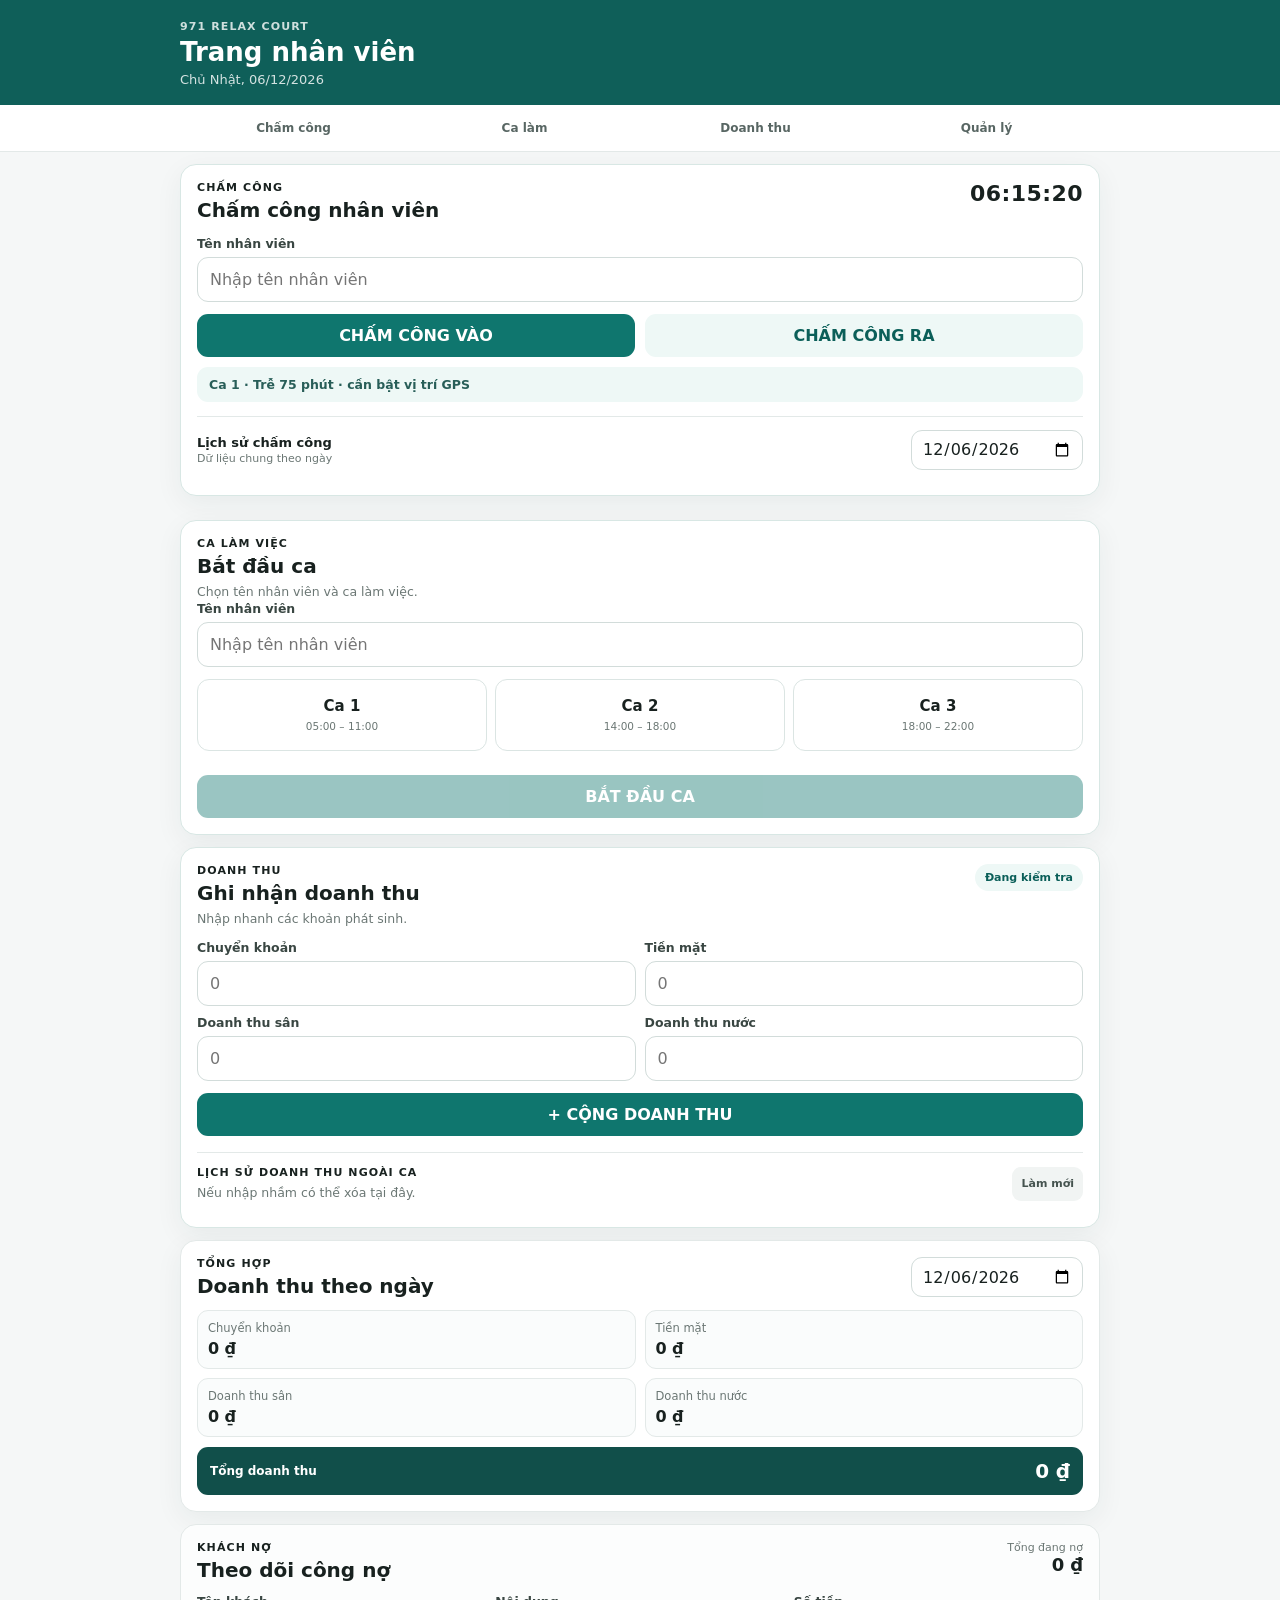
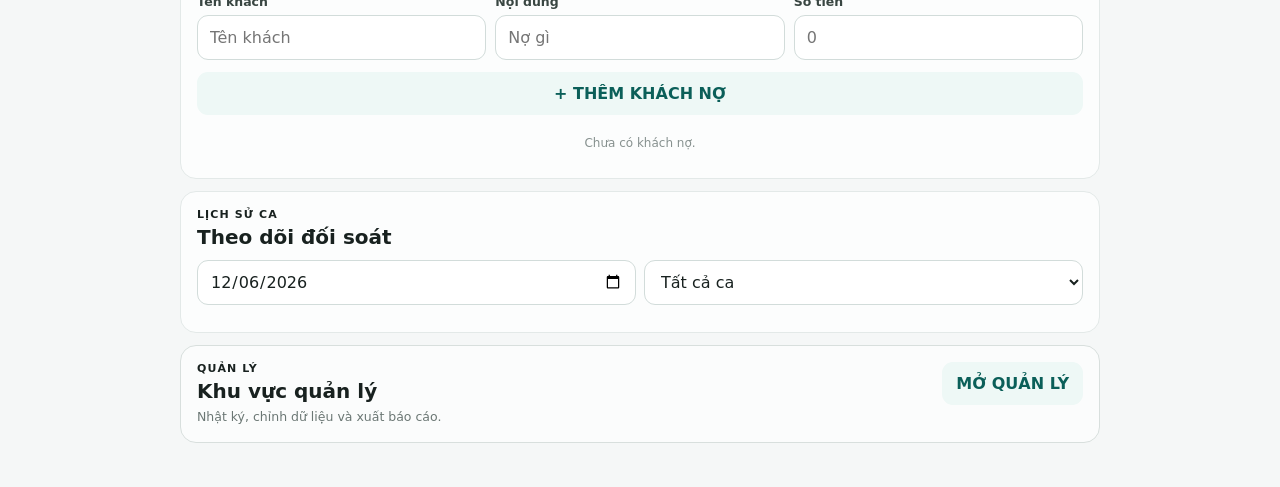
==== index.html @ 7fd41308 "Bump frontend for early attendance check-in" ====
<!doctype html>
<html lang="vi">
<head>
  <meta charset="utf-8" />
  <meta name="viewport" content="width=device-width,initial-scale=1,viewport-fit=cover" />
  <meta name="theme-color" content="#0f766e" />
  <meta name="apple-mobile-web-app-capable" content="yes" />
  <meta name="apple-mobile-web-app-title" content="971 Nhân viên" />
  <title>971 Relax Court · Nhân viên</title>
  <link rel="manifest" href="manifest.webmanifest" />
  <link rel="icon" href="icon.svg" type="image/svg+xml" />
  <link rel="stylesheet" href="styles.css?v=16" />
</head>
<body>
<header class="hero">
  <div class="wrap hero-in">
    <div>
      <div class="eyebrow">971 RELAX COURT</div>
      <h1>Trang nhân viên</h1>
      <div id="todayLabel" class="sub"></div>
    </div>
    <button id="installBtn" class="btn hero-btn hidden">Cài app</button>
  </div>
</header>

<nav class="quick-nav" aria-label="Truy cập nhanh">
  <div class="wrap quick-nav-in">
    <a href="#attendanceSection">Chấm công</a>
    <a href="#shiftSection">Ca làm</a>
    <a href="#quickRevenueCard">Doanh thu</a>
    <a href="#managerSection">Quản lý</a>
  </div>
</nav>

<main class="wrap grid">
  <section id="attendanceSection" class="card primary-card attendance-card">
    <div class="head">
      <div><div class="kicker">CHẤM CÔNG</div><h2>Chấm công nhân viên</h2></div>
      <div id="clockNow" class="clock">--:--:--</div>
    </div>
    <div class="attendance-top" style="display:block">
      <label class="grow"><span>Tên nhân viên</span><input id="attendanceEmployee" class="input" maxlength="60" placeholder="Nhập tên nhân viên"></label>
      <div style="display:grid;grid-template-columns:1fr 1fr;gap:10px;margin-top:12px">
        <button id="attendanceInBtn" class="btn primary" type="button">CHẤM CÔNG VÀO</button>
        <button id="attendanceOutBtn" class="btn secondary" type="button">CHẤM CÔNG RA</button>
      </div>
      <button id="attendanceBtn" class="hidden" type="button" aria-hidden="true" tabindex="-1"></button>
    </div>
    <div id="attendancePreview" class="notice">Đang xác định ca…</div>
    <div class="subsection-head">
      <div><b>Lịch sử chấm công</b><span>Dữ liệu chung theo ngày</span></div>
      <input id="attendanceDate" type="date" class="input date">
    </div>
    <div id="attendanceList" class="list"></div>
    <div id="attendanceEmpty" class="empty hidden">Chưa có chấm công trong ngày này.</div>
  </section>

  <div id="shiftSection" class="section-anchor"></div>
  <section id="startCard" class="card primary-card">
    <div class="head"><div><div class="kicker">CA LÀM VIỆC</div><h2>Bắt đầu ca</h2><p class="muted">Chọn tên nhân viên và ca làm việc.</p></div></div>
    <label><span>Tên nhân viên</span><input id="employeeName" class="input" maxlength="60" placeholder="Nhập tên nhân viên"></label>
    <div class="shift-grid">
      <button data-shift="ca1" class="shift"><strong>Ca 1</strong><small>05:00 – 11:00</small></button>
      <button data-shift="ca2" class="shift"><strong>Ca 2</strong><small>14:00 – 18:00</small></button>
      <button data-shift="ca3" class="shift"><strong>Ca 3</strong><small>18:00 – 22:00</small></button>
    </div>
    <button id="startShiftBtn" class="btn primary block" disabled>BẮT ĐẦU CA</button>
  </section>

  <section id="quickRevenueCard" class="card primary-card">
    <div class="head"><div><div class="kicker">DOANH THU</div><h2>Ghi nhận doanh thu</h2><p class="muted">Nhập nhanh các khoản phát sinh.</p></div><span id="revenueMode" class="badge">Đang kiểm tra</span></div>
    <div class="money-grid">
      <label><span>Chuyển khoản</span><input id="qTransfer" class="input money" inputmode="numeric" placeholder="0"></label>
      <label><span>Tiền mặt</span><input id="qCash" class="input money" inputmode="numeric" placeholder="0"></label>
      <label><span>Doanh thu sân</span><input id="qCourt" class="input money" inputmode="numeric" placeholder="0"></label>
      <label><span>Doanh thu nước</span><input id="qWater" class="input money" inputmode="numeric" placeholder="0"></label>
    </div>
    <button id="addRevenueBtn" class="btn primary block">+ CỘNG DOANH THU</button>
  </section>

  <section id="summarySection" class="card compact-card">
    <div class="head compact"><div><div class="kicker">TỔNG HỢP</div><h2>Doanh thu theo ngày</h2></div><input id="summaryDate" type="date" class="input date"></div>
    <div class="summary-grid"><div><span>Chuyển khoản</span><b id="sumTransfer">0 ₫</b></div><div><span>Tiền mặt</span><b id="sumCash">0 ₫</b></div><div><span>Doanh thu sân</span><b id="sumCourt">0 ₫</b></div><div><span>Doanh thu nước</span><b id="sumWater">0 ₫</b></div></div>
    <div class="grand"><span>Tổng doanh thu</span><strong id="sumRevenue">0 ₫</strong></div>
  </section>

  <section id="debtSection" class="card secondary-card">
    <div class="head"><div><div class="kicker">KHÁCH NỢ</div><h2>Theo dõi công nợ</h2></div><div class="right"><small>Tổng đang nợ</small><strong id="debtTotal">0 ₫</strong></div></div>
    <div class="debt-grid"><label><span>Tên khách</span><input id="debtCustomer" class="input" placeholder="Tên khách"></label><label><span>Nội dung</span><input id="debtReason" class="input" placeholder="Nợ gì"></label><label><span>Số tiền</span><input id="debtAmount" class="input money" inputmode="numeric" placeholder="0"></label></div>
    <button id="addDebtBtn" class="btn secondary block">+ THÊM KHÁCH NỢ</button><div id="debtList" class="list"></div><div id="debtEmpty" class="empty">Chưa có khách nợ.</div>
  </section>

  <section id="activeCard" class="card active hidden">
    <div class="head"><div><div class="kicker">CA ĐANG HOẠT ĐỘNG</div><h2 id="activeTitle">Ca</h2><p id="activeMeta" class="muted"></p></div><span class="badge live">Đang làm</span></div>
    <div id="activeLockNotice" class="notice"></div>
    <div class="elapsed"><span>Thời gian đã làm</span><strong id="elapsed">00:00:00</strong></div>
    <div class="summary-grid">
      <div><span>Chuyển khoản</span><b id="liveTransfer">0 ₫</b></div><div><span>Tiền mặt</span><b id="liveCash">0 ₫</b></div>
      <div><span>Doanh thu sân</span><b id="liveCourt">0 ₫</b></div><div><span>Doanh thu nước</span><b id="liveWater">0 ₫</b></div>
    </div>
    <div class="totals"><div><span>Tổng tiền thu</span><b id="liveCollected">0 ₫</b></div><div><span>Tổng doanh thu</span><b id="liveRevenue">0 ₫</b></div><div><span>Chênh lệch</span><b id="liveDiff">0 ₫</b></div></div>
    <div class="section-gap"><div class="kicker">DIỄN BIẾN CA</div><div id="activeEntries" class="list"></div><div id="activeEntriesEmpty" class="empty">Chưa có khoản doanh thu nào trong ca.</div></div>
    <button id="finishShiftBtn" class="btn danger block hidden">KẾT THÚC CA</button>
  </section>

  <section id="historySection" class="card secondary-card">
    <div class="head compact"><div><div class="kicker">LỊCH SỬ CA</div><h2>Theo dõi đối soát</h2></div></div>
    <div class="filters"><input id="historyDate" type="date" class="input"><select id="historyShift" class="input"><option value="all">Tất cả ca</option><option value="ca1">Ca 1</option><option value="ca2">Ca 2</option><option value="ca3">Ca 3</option></select></div>
    <div id="historyList" class="list"></div><div id="historyEmpty" class="empty hidden">Chưa có ca đã kết thúc.</div>
  </section>

  <section id="managerSection" class="card manager-card secondary-card">
    <div class="head"><div><div class="kicker">QUẢN LÝ</div><h2>Khu vực quản lý</h2><p class="muted">Nhật ký, chỉnh dữ liệu và xuất báo cáo.</p></div><button id="managerOpenBtn" class="btn secondary">MỞ QUẢN LÝ</button></div>
    <div id="managerPanel" class="hidden">
      <div class="manager-bar"><b>Đã mở quyền quản lý</b><button id="managerLockBtn" class="btn subtle">Khóa</button></div>
      <div class="filters"><input id="managerDate" type="date" class="input"><select id="managerShift" class="input"><option value="all">Tất cả ca</option><option value="ca1">Ca 1</option><option value="ca2">Ca 2</option><option value="ca3">Ca 3</option></select></div>
      <div class="manager-section"><div class="kicker">NHẬT KÝ HOẠT ĐỘNG</div><div id="auditList" class="list"></div><div id="auditEmpty" class="empty hidden">Chưa có nhật ký trong ngày này.</div></div>
      <div class="manager-section"><div class="kicker">CA ĐÃ KẾT THÚC</div><div id="managerShiftList" class="list"></div><div id="managerShiftEmpty" class="empty hidden">Không có ca phù hợp.</div></div>
      <div class="manager-section"><div class="kicker">LỊCH SỬ CHẤM CÔNG</div><div id="managerAttendanceList" class="list"></div><div id="managerAttendanceEmpty" class="empty hidden">Không có chấm công phù hợp.</div></div>
    </div>
  </section>
</main>
<div id="toast" class="toast"></div>
<script src="app.js?v=16"></script>
<script src="attendance-io.js?v=16"></script>
<script src="revenue-delete.js?v=16"></script>
<script src="manager-close.js?v=16"></script>
<script src="shift-controls.js?v=16"></script>
<script src="manager-export.js?v=16"></script>
<script src="shift-summary.js?v=16"></script>
</body>
</html>
---- styles.css ----
:root{--bg:#f5f7f7;--card:#fff;--line:#e3e9e8;--text:#18211f;--muted:#6b7774;--primary:#0f766e;--primary-dark:#0b5f59;--primary-soft:#eef8f6;--danger:#dc2626;--danger-soft:#fff1f2;--shadow:0 8px 28px rgba(22,48,43,.06)}*{box-sizing:border-box}html{scroll-behavior:smooth}body{margin:0;font-family:Inter,ui-sans-serif,system-ui,-apple-system,BlinkMacSystemFont,"Segoe UI",sans-serif;background:var(--bg);color:var(--text);-webkit-font-smoothing:antialiased}button,input,select{font:inherit}.wrap{width:min(920px,calc(100% - 24px));margin:auto}.hero{background:#0f5f59;color:#fff;padding:20px 0 18px}.hero-in{display:flex;align-items:center;justify-content:space-between;gap:14px}.eyebrow,.kicker{font-size:11px;font-weight:900;letter-spacing:.1em}.hero .eyebrow{opacity:.8}.hero h1{font-size:26px;line-height:1.1;margin:5px 0 5px}.sub{font-size:13px;opacity:.82}.hero-btn{background:rgba(255,255,255,.14);color:#fff;border:1px solid rgba(255,255,255,.2)}.quick-nav{position:sticky;top:0;z-index:30;background:rgba(255,255,255,.96);backdrop-filter:blur(10px);border-bottom:1px solid var(--line)}.quick-nav-in{display:grid;grid-template-columns:repeat(4,1fr);gap:4px;padding:7px 0}.quick-nav a{text-decoration:none;color:#586663;text-align:center;font-size:12px;font-weight:800;padding:9px 5px;border-radius:10px}.quick-nav a:hover{background:var(--primary-soft);color:var(--primary)}.grid{display:grid;gap:12px;padding:12px 0 44px}.section-anchor{height:0;scroll-margin-top:70px}.card{background:var(--card);border:1px solid var(--line);border-radius:16px;padding:16px;box-shadow:var(--shadow);scroll-margin-top:62px}.primary-card{border-color:#d8e7e4}.secondary-card{box-shadow:none;background:#fcfdfd}.active{border-color:#a7d9d0;background:linear-gradient(180deg,#fff,#fbfffe)}.head{display:flex;justify-content:space-between;gap:12px;align-items:flex-start}.head.compact{align-items:center}.head h2{font-size:20px;line-height:1.2;margin:4px 0 0}.muted{color:var(--muted);font-size:12.5px;line-height:1.45;margin:5px 0 0}.input{width:100%;min-height:45px;border:1px solid #d2dcda;border-radius:11px;background:#fff;color:var(--text);padding:10px 12px;outline:none;transition:.15s}.input:focus{border-color:var(--primary);box-shadow:0 0 0 3px rgba(15,118,110,.08)}label span{display:block;margin:0 0 6px;font-size:12.5px;font-weight:800;color:#394642}.btn{min-height:43px;border:0;border-radius:11px;padding:10px 14px;font-weight:900;cursor:pointer;transition:.15s}.btn:active{transform:translateY(1px)}.btn:disabled{opacity:.42;cursor:not-allowed;transform:none}.primary{background:var(--primary);color:#fff}.primary:hover{background:var(--primary-dark)}.secondary{background:var(--primary-soft);color:var(--primary-dark)}.subtle,.ghost{background:#f1f4f3;color:#45534f}.danger{background:var(--danger);color:#fff}.block{width:100%;margin-top:12px}.hidden{display:none!important}.badge{display:inline-flex;align-items:center;justify-content:center;border-radius:999px;padding:7px 10px;background:var(--primary-soft);color:var(--primary-dark);font-size:11px;font-weight:900;white-space:nowrap}.badge.live{background:#dcfce7;color:#166534}.clock{font-size:22px;font-weight:900;font-variant-numeric:tabular-nums;letter-spacing:.02em}.attendance-top{display:flex;gap:12px;align-items:flex-end;margin:14px 0 10px}.grow{flex:1}.punch{width:88px;height:88px;flex:0 0 88px;border:0;border-radius:50%;background:var(--primary);color:#fff;font-size:13px;font-weight:1000;line-height:1.08;box-shadow:0 8px 18px rgba(15,118,110,.22);cursor:pointer}.notice{margin:8px 0;padding:10px 12px;border-radius:11px;background:var(--primary-soft);color:#285e58;font-size:12.5px;font-weight:800}.subsection-head{display:flex;align-items:center;justify-content:space-between;gap:10px;margin-top:14px;padding-top:13px;border-top:1px solid var(--line)}.subsection-head>div{display:grid;gap:2px}.subsection-head b{font-size:13px}.subsection-head span{font-size:11px;color:var(--muted)}.date{width:auto;min-height:40px;padding:8px 10px}.shift-grid{display:grid;grid-template-columns:repeat(3,1fr);gap:8px;margin:12px 0}.shift{min-height:72px;border:1px solid #dbe5e3;border-radius:12px;background:#fff;color:var(--text);padding:10px 6px;cursor:pointer}.shift strong{display:block;font-size:15px}.shift small{display:block;margin-top:5px;color:var(--muted);font-size:10.5px}.shift.selected{background:var(--primary);border-color:var(--primary);color:#fff}.shift.selected small{color:#d9f5ef}.shift:disabled{background:#f4f6f5;color:#94a09d;opacity:1}.money-grid,.summary-grid{display:grid;grid-template-columns:repeat(2,minmax(0,1fr));gap:9px;margin-top:12px}.summary-grid>div{border:1px solid var(--line);border-radius:11px;background:#fafcfc;padding:10px}.summary-grid span{display:block;color:var(--muted);font-size:11.5px}.summary-grid b{display:block;margin-top:4px;font-size:16px}.elapsed{display:flex;align-items:center;justify-content:space-between;margin:12px 0;padding:11px 12px;border-radius:11px;background:#f0faf8}.elapsed span{font-size:12px;color:#46605b;font-weight:800}.elapsed strong{font-size:21px;font-variant-numeric:tabular-nums}.totals{margin-top:9px;border:1px solid var(--line);border-radius:11px;overflow:hidden}.totals div{display:flex;align-items:center;justify-content:space-between;padding:9px 11px;border-bottom:1px solid var(--line);font-size:13px}.totals div:last-child{border-bottom:0}.grand{display:flex;align-items:center;justify-content:space-between;margin-top:10px;padding:12px 13px;border-radius:11px;background:#114f4a;color:#fff}.grand span{font-size:12px;font-weight:800}.grand strong{font-size:20px}.debt-grid{display:grid;grid-template-columns:1fr 1fr 1fr;gap:9px;margin-top:12px}.right{text-align:right}.right small{display:block;color:var(--muted);font-size:11px}.right strong{font-size:18px}.filters{display:grid;grid-template-columns:1fr 1fr;gap:8px;margin:11px 0}.list{display:grid;gap:7px;margin-top:9px}.row{display:grid;grid-template-columns:minmax(0,1fr) auto;gap:10px;align-items:center;padding:10px;border:1px solid var(--line);border-radius:11px;background:#fff}.row-main{display:grid;gap:3px;min-width:0}.row-main b{font-size:13px;overflow-wrap:anywhere}.row-main span,.row-main small{font-size:11.5px;color:var(--muted);line-height:1.4;overflow-wrap:anywhere}.row-actions{display:flex;gap:5px}.mini{min-height:34px;padding:7px 9px;border-radius:9px;font-size:11px}.empty{padding:12px 6px;text-align:center;color:#87918f;font-size:12px}.section-gap,.manager-section{margin-top:16px;padding-top:13px;border-top:1px solid var(--line)}.manager-card{border-color:#d8dfdd;background:#fbfcfc}.manager-bar{display:flex;align-items:center;justify-content:space-between;gap:10px;margin-top:12px;padding:10px 11px;border-radius:11px;background:#f3f6f5}.audit{display:grid;grid-template-columns:58px 1fr;gap:8px;padding:9px 0;border-bottom:1px solid var(--line)}.audit-time{font-size:12px;font-weight:900;color:var(--primary);font-variant-numeric:tabular-nums}.audit-text{display:grid;gap:2px}.audit-text b{font-size:12.5px}.audit-text span,.audit-text small{font-size:11.5px;color:var(--muted)}.toast{position:fixed;left:50%;bottom:22px;z-index:99;max-width:90%;transform:translate(-50%,18px);padding:11px 14px;border-radius:11px;background:#18211f;color:#fff;font-size:12.5px;font-weight:800;opacity:0;pointer-events:none;transition:.2s}.toast.show{opacity:1;transform:translate(-50%,0)}@media(max-width:640px){.wrap{width:min(100% - 14px,920px)}.hero{padding:16px 0 14px}.hero h1{font-size:22px}.hero-btn{min-height:38px;padding:8px 10px;font-size:12px}.quick-nav-in{padding:5px 0}.quick-nav a{font-size:11px;padding:8px 3px}.grid{gap:9px;padding-top:9px}.card{padding:13px;border-radius:14px}.head h2{font-size:17px}.clock{font-size:19px}.attendance-top{gap:9px}.punch{width:78px;height:78px;flex-basis:78px;font-size:12px}.input{min-height:43px}.money-grid,.summary-grid{grid-template-columns:1fr 1fr;gap:7px}.shift-grid{gap:6px}.shift{min-height:67px;padding:8px 4px}.shift strong{font-size:14px}.shift small{font-size:9.5px}.debt-grid{grid-template-columns:1fr}.row{grid-template-columns:1fr}.row-actions{justify-content:stretch}.row-actions .btn{flex:1}.subsection-head{align-items:flex-end}.date{max-width:145px}.audit{grid-template-columns:50px 1fr}.manager-card .head{align-items:center}.manager-card .head .btn{white-space:nowrap;font-size:11px;padding:8px 10px}.grand strong{font-size:18px}}
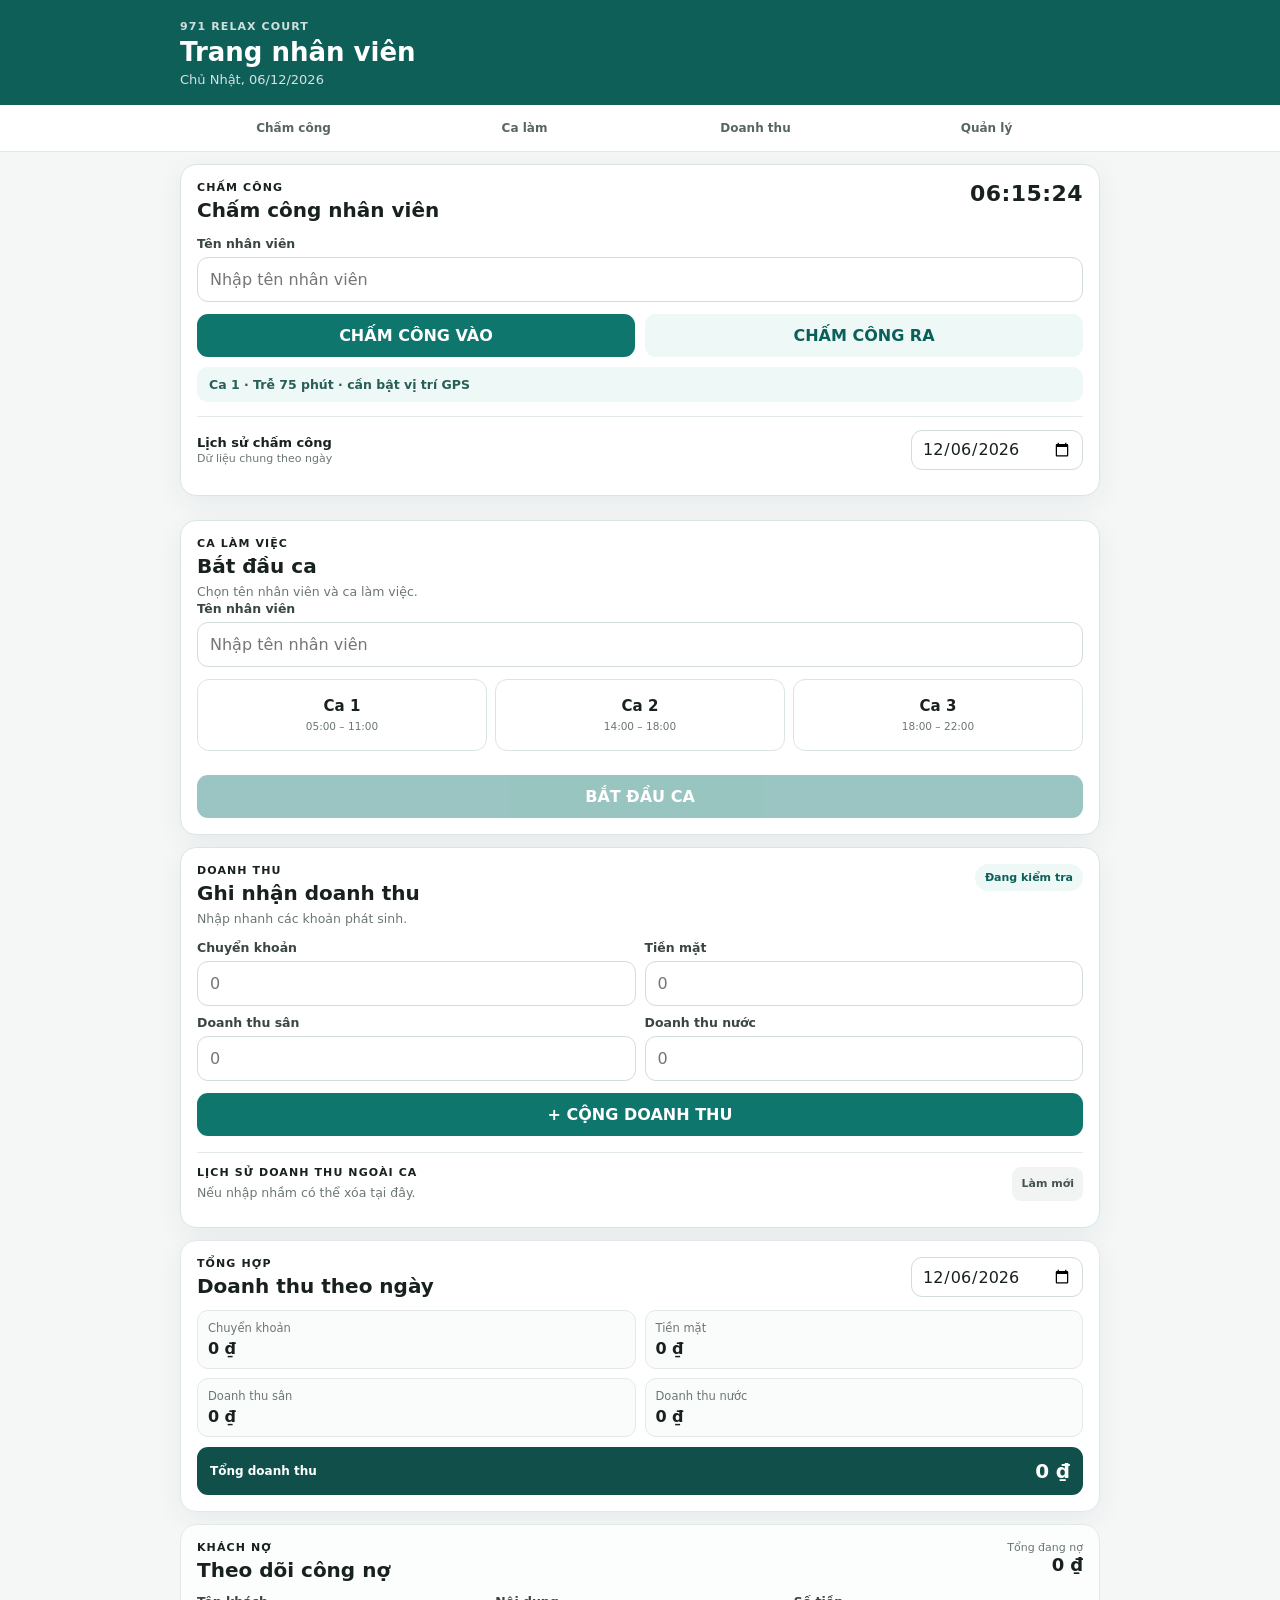
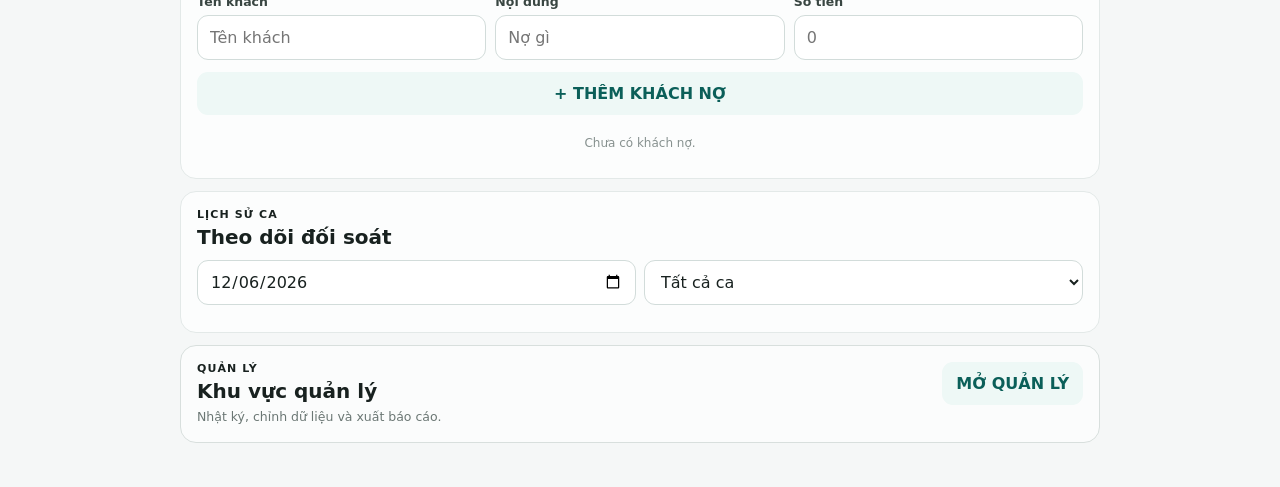
==== commit f2626752: "Bump frontend version for Ca 3 check-in" ====
--- a/index.html
+++ b/index.html
@@ -9,7 +9,7 @@
   <title>971 Relax Court · Nhân viên</title>
   <link rel="manifest" href="manifest.webmanifest" />
   <link rel="icon" href="icon.svg" type="image/svg+xml" />
-  <link rel="stylesheet" href="styles.css?v=16" />
+  <link rel="stylesheet" href="styles.css?v=17" />
 </head>
 <body>
 <header class="hero">
@@ -121,12 +121,12 @@
   </section>
 </main>
 <div id="toast" class="toast"></div>
-<script src="app.js?v=16"></script>
-<script src="attendance-io.js?v=16"></script>
-<script src="revenue-delete.js?v=16"></script>
-<script src="manager-close.js?v=16"></script>
-<script src="shift-controls.js?v=16"></script>
-<script src="manager-export.js?v=16"></script>
-<script src="shift-summary.js?v=16"></script>
+<script src="app.js?v=17"></script>
+<script src="attendance-io.js?v=17"></script>
+<script src="revenue-delete.js?v=17"></script>
+<script src="manager-close.js?v=17"></script>
+<script src="shift-controls.js?v=17"></script>
+<script src="manager-export.js?v=17"></script>
+<script src="shift-summary.js?v=17"></script>
 </body>
 </html>
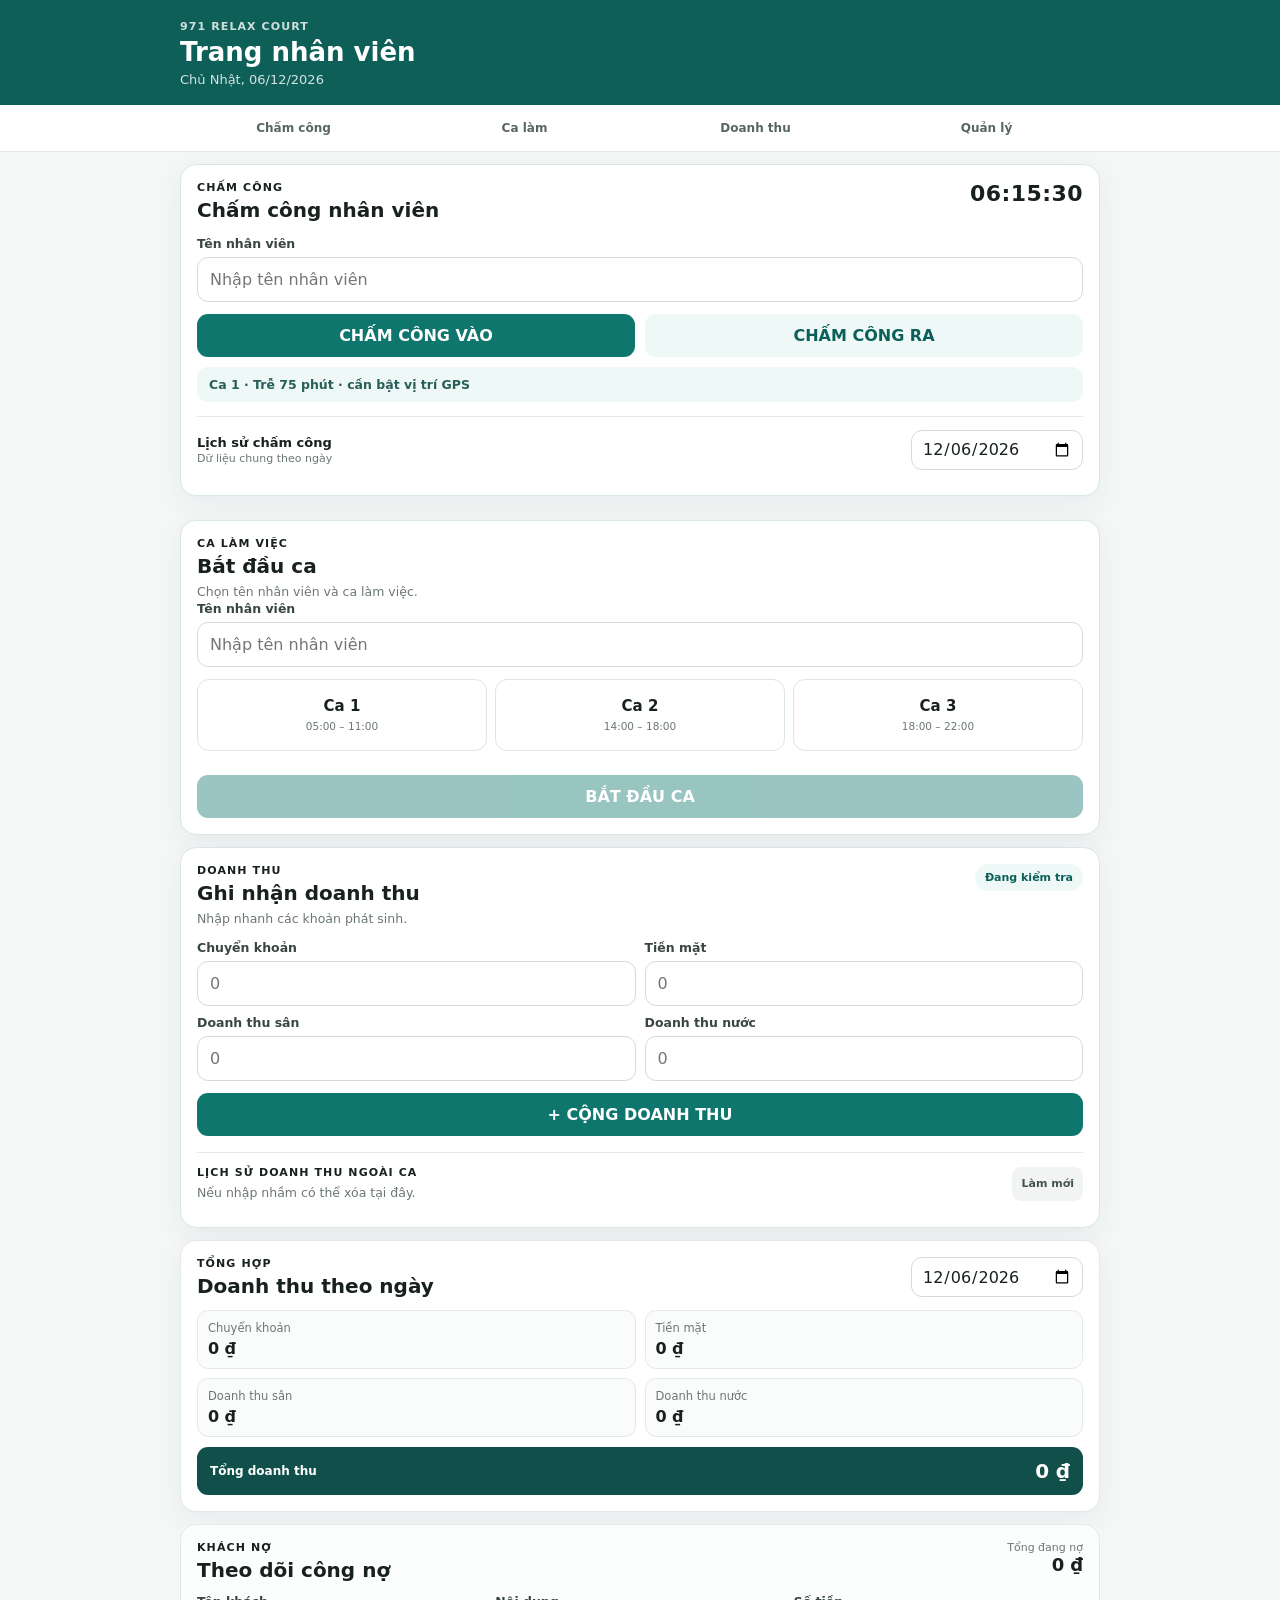
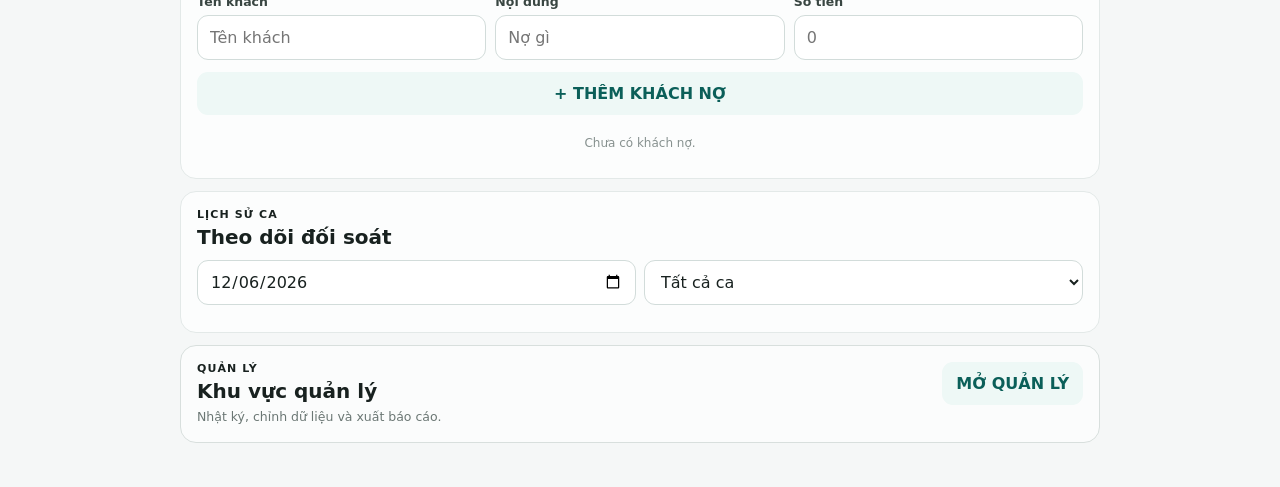
==== commit 943d2d1f: "Bump frontend for tidy shift timeline" ====
--- a/index.html
+++ b/index.html
@@ -9,7 +9,7 @@
   <title>971 Relax Court · Nhân viên</title>
   <link rel="manifest" href="manifest.webmanifest" />
   <link rel="icon" href="icon.svg" type="image/svg+xml" />
-  <link rel="stylesheet" href="styles.css?v=17" />
+  <link rel="stylesheet" href="styles.css?v=19" />
 </head>
 <body>
 <header class="hero">
@@ -121,12 +121,12 @@
   </section>
 </main>
 <div id="toast" class="toast"></div>
-<script src="app.js?v=17"></script>
-<script src="attendance-io.js?v=17"></script>
-<script src="revenue-delete.js?v=17"></script>
-<script src="manager-close.js?v=17"></script>
-<script src="shift-controls.js?v=17"></script>
-<script src="manager-export.js?v=17"></script>
-<script src="shift-summary.js?v=17"></script>
+<script src="app.js?v=19"></script>
+<script src="attendance-io.js?v=19"></script>
+<script src="revenue-delete.js?v=19"></script>
+<script src="manager-close.js?v=19"></script>
+<script src="shift-controls.js?v=19"></script>
+<script src="manager-export.js?v=19"></script>
+<script src="shift-summary.js?v=19"></script>
 </body>
 </html>
--- a/styles.css
+++ b/styles.css
@@ -1 +1 @@
-:root{--bg:#f5f7f7;--card:#fff;--line:#e3e9e8;--text:#18211f;--muted:#6b7774;--primary:#0f766e;--primary-dark:#0b5f59;--primary-soft:#eef8f6;--danger:#dc2626;--danger-soft:#fff1f2;--shadow:0 8px 28px rgba(22,48,43,.06)}*{box-sizing:border-box}html{scroll-behavior:smooth}body{margin:0;font-family:Inter,ui-sans-serif,system-ui,-apple-system,BlinkMacSystemFont,"Segoe UI",sans-serif;background:var(--bg);color:var(--text);-webkit-font-smoothing:antialiased}button,input,select{font:inherit}.wrap{width:min(920px,calc(100% - 24px));margin:auto}.hero{background:#0f5f59;color:#fff;padding:20px 0 18px}.hero-in{display:flex;align-items:center;justify-content:space-between;gap:14px}.eyebrow,.kicker{font-size:11px;font-weight:900;letter-spacing:.1em}.hero .eyebrow{opacity:.8}.hero h1{font-size:26px;line-height:1.1;margin:5px 0 5px}.sub{font-size:13px;opacity:.82}.hero-btn{background:rgba(255,255,255,.14);color:#fff;border:1px solid rgba(255,255,255,.2)}.quick-nav{position:sticky;top:0;z-index:30;background:rgba(255,255,255,.96);backdrop-filter:blur(10px);border-bottom:1px solid var(--line)}.quick-nav-in{display:grid;grid-template-columns:repeat(4,1fr);gap:4px;padding:7px 0}.quick-nav a{text-decoration:none;color:#586663;text-align:center;font-size:12px;font-weight:800;padding:9px 5px;border-radius:10px}.quick-nav a:hover{background:var(--primary-soft);color:var(--primary)}.grid{display:grid;gap:12px;padding:12px 0 44px}.section-anchor{height:0;scroll-margin-top:70px}.card{background:var(--card);border:1px solid var(--line);border-radius:16px;padding:16px;box-shadow:var(--shadow);scroll-margin-top:62px}.primary-card{border-color:#d8e7e4}.secondary-card{box-shadow:none;background:#fcfdfd}.active{border-color:#a7d9d0;background:linear-gradient(180deg,#fff,#fbfffe)}.head{display:flex;justify-content:space-between;gap:12px;align-items:flex-start}.head.compact{align-items:center}.head h2{font-size:20px;line-height:1.2;margin:4px 0 0}.muted{color:var(--muted);font-size:12.5px;line-height:1.45;margin:5px 0 0}.input{width:100%;min-height:45px;border:1px solid #d2dcda;border-radius:11px;background:#fff;color:var(--text);padding:10px 12px;outline:none;transition:.15s}.input:focus{border-color:var(--primary);box-shadow:0 0 0 3px rgba(15,118,110,.08)}label span{display:block;margin:0 0 6px;font-size:12.5px;font-weight:800;color:#394642}.btn{min-height:43px;border:0;border-radius:11px;padding:10px 14px;font-weight:900;cursor:pointer;transition:.15s}.btn:active{transform:translateY(1px)}.btn:disabled{opacity:.42;cursor:not-allowed;transform:none}.primary{background:var(--primary);color:#fff}.primary:hover{background:var(--primary-dark)}.secondary{background:var(--primary-soft);color:var(--primary-dark)}.subtle,.ghost{background:#f1f4f3;color:#45534f}.danger{background:var(--danger);color:#fff}.block{width:100%;margin-top:12px}.hidden{display:none!important}.badge{display:inline-flex;align-items:center;justify-content:center;border-radius:999px;padding:7px 10px;background:var(--primary-soft);color:var(--primary-dark);font-size:11px;font-weight:900;white-space:nowrap}.badge.live{background:#dcfce7;color:#166534}.clock{font-size:22px;font-weight:900;font-variant-numeric:tabular-nums;letter-spacing:.02em}.attendance-top{display:flex;gap:12px;align-items:flex-end;margin:14px 0 10px}.grow{flex:1}.punch{width:88px;height:88px;flex:0 0 88px;border:0;border-radius:50%;background:var(--primary);color:#fff;font-size:13px;font-weight:1000;line-height:1.08;box-shadow:0 8px 18px rgba(15,118,110,.22);cursor:pointer}.notice{margin:8px 0;padding:10px 12px;border-radius:11px;background:var(--primary-soft);color:#285e58;font-size:12.5px;font-weight:800}.subsection-head{display:flex;align-items:center;justify-content:space-between;gap:10px;margin-top:14px;padding-top:13px;border-top:1px solid var(--line)}.subsection-head>div{display:grid;gap:2px}.subsection-head b{font-size:13px}.subsection-head span{font-size:11px;color:var(--muted)}.date{width:auto;min-height:40px;padding:8px 10px}.shift-grid{display:grid;grid-template-columns:repeat(3,1fr);gap:8px;margin:12px 0}.shift{min-height:72px;border:1px solid #dbe5e3;border-radius:12px;background:#fff;color:var(--text);padding:10px 6px;cursor:pointer}.shift strong{display:block;font-size:15px}.shift small{display:block;margin-top:5px;color:var(--muted);font-size:10.5px}.shift.selected{background:var(--primary);border-color:var(--primary);color:#fff}.shift.selected small{color:#d9f5ef}.shift:disabled{background:#f4f6f5;color:#94a09d;opacity:1}.money-grid,.summary-grid{display:grid;grid-template-columns:repeat(2,minmax(0,1fr));gap:9px;margin-top:12px}.summary-grid>div{border:1px solid var(--line);border-radius:11px;background:#fafcfc;padding:10px}.summary-grid span{display:block;color:var(--muted);font-size:11.5px}.summary-grid b{display:block;margin-top:4px;font-size:16px}.elapsed{display:flex;align-items:center;justify-content:space-between;margin:12px 0;padding:11px 12px;border-radius:11px;background:#f0faf8}.elapsed span{font-size:12px;color:#46605b;font-weight:800}.elapsed strong{font-size:21px;font-variant-numeric:tabular-nums}.totals{margin-top:9px;border:1px solid var(--line);border-radius:11px;overflow:hidden}.totals div{display:flex;align-items:center;justify-content:space-between;padding:9px 11px;border-bottom:1px solid var(--line);font-size:13px}.totals div:last-child{border-bottom:0}.grand{display:flex;align-items:center;justify-content:space-between;margin-top:10px;padding:12px 13px;border-radius:11px;background:#114f4a;color:#fff}.grand span{font-size:12px;font-weight:800}.grand strong{font-size:20px}.debt-grid{display:grid;grid-template-columns:1fr 1fr 1fr;gap:9px;margin-top:12px}.right{text-align:right}.right small{display:block;color:var(--muted);font-size:11px}.right strong{font-size:18px}.filters{display:grid;grid-template-columns:1fr 1fr;gap:8px;margin:11px 0}.list{display:grid;gap:7px;margin-top:9px}.row{display:grid;grid-template-columns:minmax(0,1fr) auto;gap:10px;align-items:center;padding:10px;border:1px solid var(--line);border-radius:11px;background:#fff}.row-main{display:grid;gap:3px;min-width:0}.row-main b{font-size:13px;overflow-wrap:anywhere}.row-main span,.row-main small{font-size:11.5px;color:var(--muted);line-height:1.4;overflow-wrap:anywhere}.row-actions{display:flex;gap:5px}.mini{min-height:34px;padding:7px 9px;border-radius:9px;font-size:11px}.empty{padding:12px 6px;text-align:center;color:#87918f;font-size:12px}.section-gap,.manager-section{margin-top:16px;padding-top:13px;border-top:1px solid var(--line)}.manager-card{border-color:#d8dfdd;background:#fbfcfc}.manager-bar{display:flex;align-items:center;justify-content:space-between;gap:10px;margin-top:12px;padding:10px 11px;border-radius:11px;background:#f3f6f5}.audit{display:grid;grid-template-columns:58px 1fr;gap:8px;padding:9px 0;border-bottom:1px solid var(--line)}.audit-time{font-size:12px;font-weight:900;color:var(--primary);font-variant-numeric:tabular-nums}.audit-text{display:grid;gap:2px}.audit-text b{font-size:12.5px}.audit-text span,.audit-text small{font-size:11.5px;color:var(--muted)}.toast{position:fixed;left:50%;bottom:22px;z-index:99;max-width:90%;transform:translate(-50%,18px);padding:11px 14px;border-radius:11px;background:#18211f;color:#fff;font-size:12.5px;font-weight:800;opacity:0;pointer-events:none;transition:.2s}.toast.show{opacity:1;transform:translate(-50%,0)}@media(max-width:640px){.wrap{width:min(100% - 14px,920px)}.hero{padding:16px 0 14px}.hero h1{font-size:22px}.hero-btn{min-height:38px;padding:8px 10px;font-size:12px}.quick-nav-in{padding:5px 0}.quick-nav a{font-size:11px;padding:8px 3px}.grid{gap:9px;padding-top:9px}.card{padding:13px;border-radius:14px}.head h2{font-size:17px}.clock{font-size:19px}.attendance-top{gap:9px}.punch{width:78px;height:78px;flex-basis:78px;font-size:12px}.input{min-height:43px}.money-grid,.summary-grid{grid-template-columns:1fr 1fr;gap:7px}.shift-grid{gap:6px}.shift{min-height:67px;padding:8px 4px}.shift strong{font-size:14px}.shift small{font-size:9.5px}.debt-grid{grid-template-columns:1fr}.row{grid-template-columns:1fr}.row-actions{justify-content:stretch}.row-actions .btn{flex:1}.subsection-head{align-items:flex-end}.date{max-width:145px}.audit{grid-template-columns:50px 1fr}.manager-card .head{align-items:center}.manager-card .head .btn{white-space:nowrap;font-size:11px;padding:8px 10px}.grand strong{font-size:18px}}+:root{--bg:#f5f7f7;--card:#fff;--line:#e3e9e8;--text:#18211f;--muted:#6b7774;--primary:#0f766e;--primary-dark:#0b5f59;--primary-soft:#eef8f6;--danger:#dc2626;--danger-soft:#fff1f2;--shadow:0 8px 28px rgba(22,48,43,.06)}*{box-sizing:border-box}html{scroll-behavior:smooth}body{margin:0;font-family:Inter,ui-sans-serif,system-ui,-apple-system,BlinkMacSystemFont,"Segoe UI",sans-serif;background:var(--bg);color:var(--text);-webkit-font-smoothing:antialiased}button,input,select{font:inherit}.wrap{width:min(920px,calc(100% - 24px));margin:auto}.hero{background:#0f5f59;color:#fff;padding:20px 0 18px}.hero-in{display:flex;align-items:center;justify-content:space-between;gap:14px}.eyebrow,.kicker{font-size:11px;font-weight:900;letter-spacing:.1em}.hero .eyebrow{opacity:.8}.hero h1{font-size:26px;line-height:1.1;margin:5px 0 5px}.sub{font-size:13px;opacity:.82}.hero-btn{background:rgba(255,255,255,.14);color:#fff;border:1px solid rgba(255,255,255,.2)}.quick-nav{position:sticky;top:0;z-index:30;background:rgba(255,255,255,.96);backdrop-filter:blur(10px);border-bottom:1px solid var(--line)}.quick-nav-in{display:grid;grid-template-columns:repeat(4,1fr);gap:4px;padding:7px 0}.quick-nav a{text-decoration:none;color:#586663;text-align:center;font-size:12px;font-weight:800;padding:9px 5px;border-radius:10px}.quick-nav a:hover{background:var(--primary-soft);color:var(--primary)}.grid{display:grid;gap:12px;padding:12px 0 44px}.section-anchor{height:0;scroll-margin-top:70px}.card{background:var(--card);border:1px solid var(--line);border-radius:16px;padding:16px;box-shadow:var(--shadow);scroll-margin-top:62px}.primary-card{border-color:#d8e7e4}.secondary-card{box-shadow:none;background:#fcfdfd}.active{border-color:#a7d9d0;background:linear-gradient(180deg,#fff,#fbfffe)}.head{display:flex;justify-content:space-between;gap:12px;align-items:flex-start}.head.compact{align-items:center}.head h2{font-size:20px;line-height:1.2;margin:4px 0 0}.muted{color:var(--muted);font-size:12.5px;line-height:1.45;margin:5px 0 0}.input{width:100%;min-height:45px;border:1px solid #d2dcda;border-radius:11px;background:#fff;color:var(--text);padding:10px 12px;outline:none;transition:.15s}.input:focus{border-color:var(--primary);box-shadow:0 0 0 3px rgba(15,118,110,.08)}label span{display:block;margin:0 0 6px;font-size:12.5px;font-weight:800;color:#394642}.btn{min-height:43px;border:0;border-radius:11px;padding:10px 14px;font-weight:900;cursor:pointer;transition:.15s}.btn:active{transform:translateY(1px)}.btn:disabled{opacity:.42;cursor:not-allowed;transform:none}.primary{background:var(--primary);color:#fff}.primary:hover{background:var(--primary-dark)}.secondary{background:var(--primary-soft);color:var(--primary-dark)}.subtle,.ghost{background:#f1f4f3;color:#45534f}.danger{background:var(--danger);color:#fff}.block{width:100%;margin-top:12px}.hidden{display:none!important}.badge{display:inline-flex;align-items:center;justify-content:center;border-radius:999px;padding:7px 10px;background:var(--primary-soft);color:var(--primary-dark);font-size:11px;font-weight:900;white-space:nowrap}.badge.live{background:#dcfce7;color:#166534}.clock{font-size:22px;font-weight:900;font-variant-numeric:tabular-nums;letter-spacing:.02em}.attendance-top{display:flex;gap:12px;align-items:flex-end;margin:14px 0 10px}.grow{flex:1}.punch{width:88px;height:88px;flex:0 0 88px;border:0;border-radius:50%;background:var(--primary);color:#fff;font-size:13px;font-weight:1000;line-height:1.08;box-shadow:0 8px 18px rgba(15,118,110,.22);cursor:pointer}.notice{margin:8px 0;padding:10px 12px;border-radius:11px;background:var(--primary-soft);color:#285e58;font-size:12.5px;font-weight:800}.subsection-head{display:flex;align-items:center;justify-content:space-between;gap:10px;margin-top:14px;padding-top:13px;border-top:1px solid var(--line)}.subsection-head>div{display:grid;gap:2px}.subsection-head b{font-size:13px}.subsection-head span{font-size:11px;color:var(--muted)}.date{width:auto;min-height:40px;padding:8px 10px}.shift-grid{display:grid;grid-template-columns:repeat(3,1fr);gap:8px;margin:12px 0}.shift{min-height:72px;border:1px solid #dbe5e3;border-radius:12px;background:#fff;color:var(--text);padding:10px 6px;cursor:pointer}.shift strong{display:block;font-size:15px}.shift small{display:block;margin-top:5px;color:var(--muted);font-size:10.5px}.shift.selected{background:var(--primary);border-color:var(--primary);color:#fff}.shift.selected small{color:#d9f5ef}.shift:disabled{background:#f4f6f5;color:#94a09d;opacity:1}.money-grid,.summary-grid{display:grid;grid-template-columns:repeat(2,minmax(0,1fr));gap:9px;margin-top:12px}.summary-grid>div{border:1px solid var(--line);border-radius:11px;background:#fafcfc;padding:10px}.summary-grid span{display:block;color:var(--muted);font-size:11.5px}.summary-grid b{display:block;margin-top:4px;font-size:16px}.elapsed{display:flex;align-items:center;justify-content:space-between;margin:12px 0;padding:11px 12px;border-radius:11px;background:#f0faf8}.elapsed span{font-size:12px;color:#46605b;font-weight:800}.elapsed strong{font-size:21px;font-variant-numeric:tabular-nums}.totals{margin-top:9px;border:1px solid var(--line);border-radius:11px;overflow:hidden}.totals div{display:flex;align-items:center;justify-content:space-between;padding:9px 11px;border-bottom:1px solid var(--line);font-size:13px}.totals div:last-child{border-bottom:0}.grand{display:flex;align-items:center;justify-content:space-between;margin-top:10px;padding:12px 13px;border-radius:11px;background:#114f4a;color:#fff}.grand span{font-size:12px;font-weight:800}.grand strong{font-size:20px}.debt-grid{display:grid;grid-template-columns:1fr 1fr 1fr;gap:9px;margin-top:12px}.right{text-align:right}.right small{display:block;color:var(--muted);font-size:11px}.right strong{font-size:18px}.filters{display:grid;grid-template-columns:1fr 1fr;gap:8px;margin:11px 0}.list{display:grid;gap:7px;margin-top:9px}.row{display:grid;grid-template-columns:minmax(0,1fr) auto;gap:10px;align-items:center;padding:10px;border:1px solid var(--line);border-radius:11px;background:#fff}.row-main{display:grid;gap:3px;min-width:0}.row-main b{font-size:13px;overflow-wrap:anywhere}.row-main span,.row-main small{font-size:11.5px;color:var(--muted);line-height:1.4;overflow-wrap:anywhere}.row-actions{display:flex;gap:5px}.mini{min-height:34px;padding:7px 9px;border-radius:9px;font-size:11px}.empty{padding:12px 6px;text-align:center;color:#87918f;font-size:12px}.section-gap,.manager-section{margin-top:16px;padding-top:13px;border-top:1px solid var(--line)}.manager-card{border-color:#d8dfdd;background:#fbfcfc}.manager-bar{display:flex;align-items:center;justify-content:space-between;gap:10px;margin-top:12px;padding:10px 11px;border-radius:11px;background:#f3f6f5}.audit{display:grid;grid-template-columns:58px 1fr;gap:8px;padding:9px 0;border-bottom:1px solid var(--line)}.audit-time{font-size:12px;font-weight:900;color:var(--primary);font-variant-numeric:tabular-nums}.audit-text{display:grid;gap:2px}.audit-text b{font-size:12.5px}.audit-text span,.audit-text small{font-size:11.5px;color:var(--muted)}.shift-entry{border:1px solid var(--line);border-radius:12px;background:#fff;padding:11px}.shift-entry+.shift-entry{margin-top:8px}.shift-entry-head{display:flex;align-items:center;justify-content:space-between;gap:10px}.shift-entry-head>div{display:flex;align-items:baseline;gap:8px;min-width:0}.shift-entry-head b{font-size:13px}.shift-entry-head span{font-size:11.5px;color:var(--muted);white-space:nowrap}.shift-entry-grid{display:grid;grid-template-columns:repeat(2,minmax(0,1fr));gap:7px;margin-top:9px}.shift-entry-cell{padding:8px 9px;border-radius:9px;background:#f7faf9;border:1px solid #e8efed}.shift-entry-cell span{display:block;font-size:10.5px;color:var(--muted)}.shift-entry-cell b{display:block;margin-top:3px;font-size:13px}.shift-entry-empty{margin-top:8px;font-size:11.5px;color:var(--muted)}.toast{position:fixed;left:50%;bottom:22px;z-index:99;max-width:90%;transform:translate(-50%,18px);padding:11px 14px;border-radius:11px;background:#18211f;color:#fff;font-size:12.5px;font-weight:800;opacity:0;pointer-events:none;transition:.2s}.toast.show{opacity:1;transform:translate(-50%,0)}@media(max-width:640px){.wrap{width:min(100% - 14px,920px)}.hero{padding:16px 0 14px}.hero h1{font-size:22px}.hero-btn{min-height:38px;padding:8px 10px;font-size:12px}.quick-nav-in{padding:5px 0}.quick-nav a{font-size:11px;padding:8px 3px}.grid{gap:9px;padding-top:9px}.card{padding:13px;border-radius:14px}.head h2{font-size:17px}.clock{font-size:19px}.attendance-top{gap:9px}.punch{width:78px;height:78px;flex-basis:78px;font-size:12px}.input{min-height:43px}.money-grid,.summary-grid{grid-template-columns:1fr 1fr;gap:7px}.shift-grid{gap:6px}.shift{min-height:67px;padding:8px 4px}.shift strong{font-size:14px}.shift small{font-size:9.5px}.debt-grid{grid-template-columns:1fr}.row{grid-template-columns:1fr}.row-actions{justify-content:stretch}.row-actions .btn{flex:1}.subsection-head{align-items:flex-end}.date{max-width:145px}.audit{grid-template-columns:50px 1fr}.manager-card .head{align-items:center}.manager-card .head .btn{white-space:nowrap;font-size:11px;padding:8px 10px}.grand strong{font-size:18px}.shift-entry-grid{grid-template-columns:1fr 1fr}.shift-entry-head{align-items:flex-start}.shift-entry-head>div{display:grid;gap:2px}.shift-entry-head .btn{min-width:54px}}
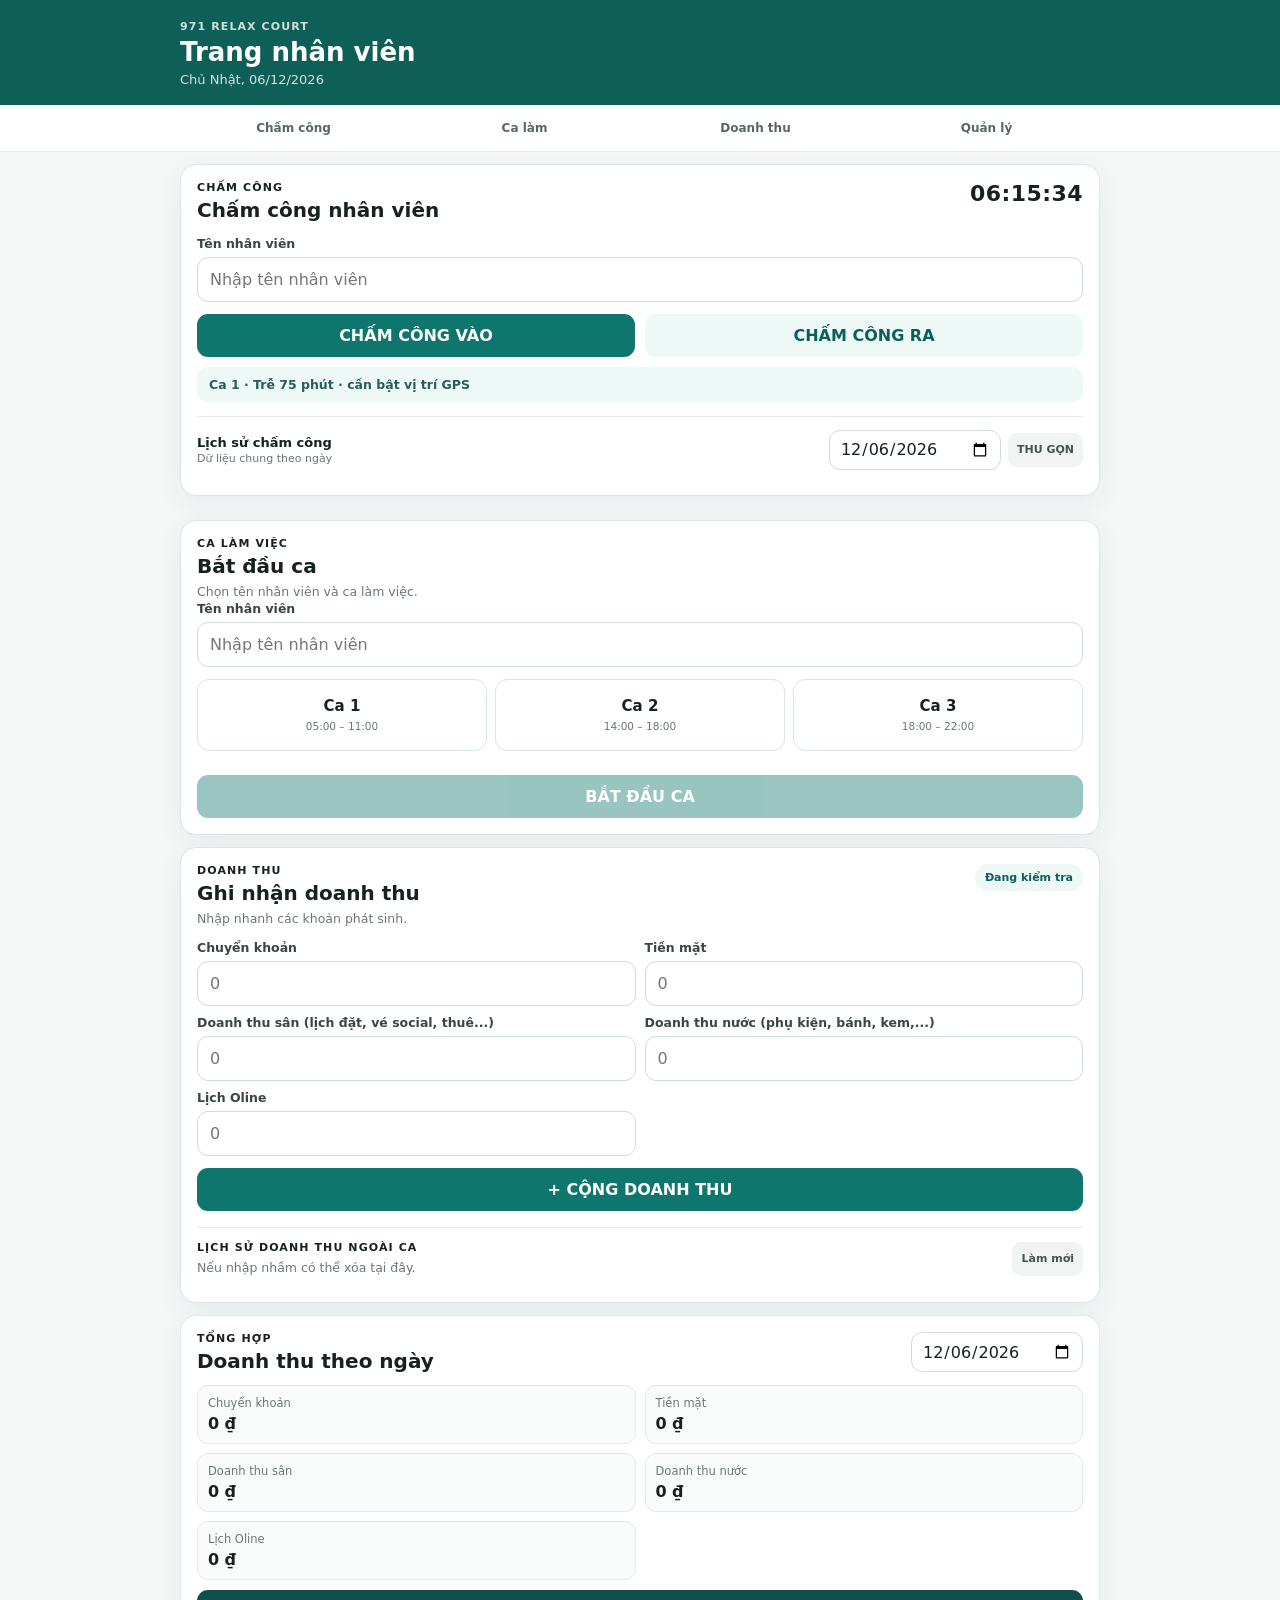
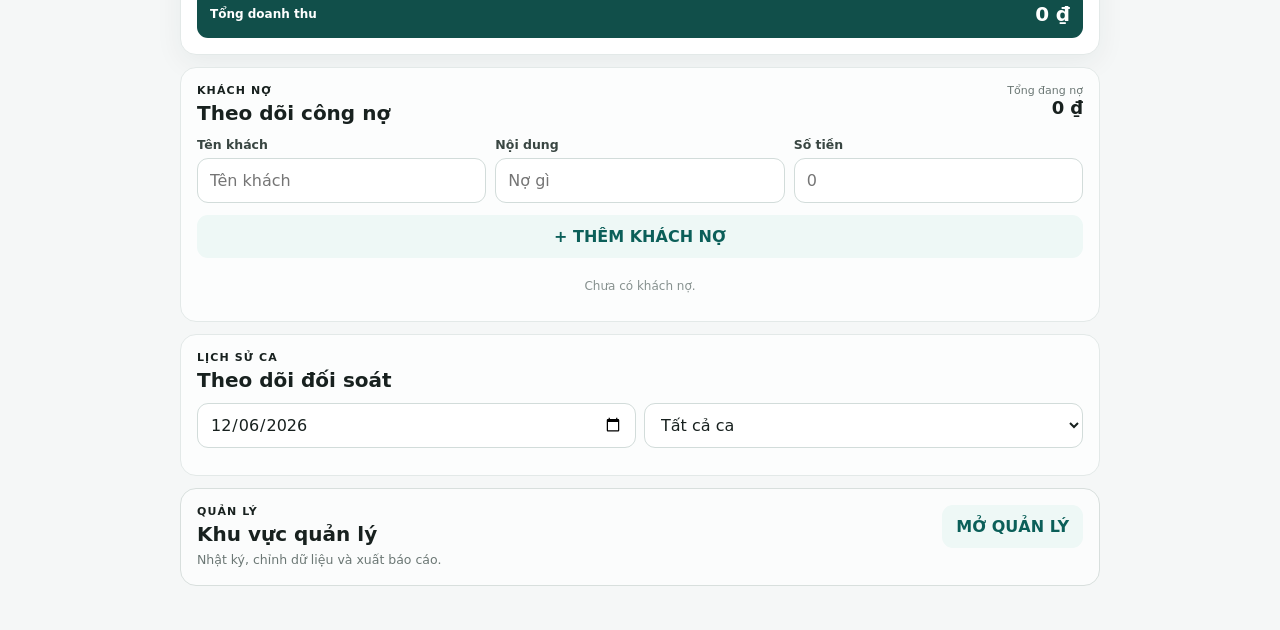
==== commit ad4cdbe8: "Force refresh staff assets to v32" ====
--- a/index.html
+++ b/index.html
@@ -9,7 +9,7 @@
   <title>971 Relax Court · Nhân viên</title>
   <link rel="manifest" href="manifest.webmanifest" />
   <link rel="icon" href="icon.svg" type="image/svg+xml" />
-  <link rel="stylesheet" href="styles.css?v=19" />
+  <link rel="stylesheet" href="styles.css?v=32" />
 </head>
 <body>
 <header class="hero">
@@ -121,12 +121,12 @@
   </section>
 </main>
 <div id="toast" class="toast"></div>
-<script src="app.js?v=19"></script>
-<script src="attendance-io.js?v=19"></script>
-<script src="revenue-delete.js?v=19"></script>
-<script src="manager-close.js?v=19"></script>
-<script src="shift-controls.js?v=19"></script>
-<script src="manager-export.js?v=19"></script>
-<script src="shift-summary.js?v=19"></script>
+<script src="app.js?v=32"></script>
+<script src="attendance-io.js?v=32"></script>
+<script src="revenue-delete.js?v=32"></script>
+<script src="manager-close.js?v=32"></script>
+<script src="shift-controls.js?v=32"></script>
+<script src="manager-export.js?v=32"></script>
+<script src="shift-summary.js?v=32"></script>
 </body>
 </html>
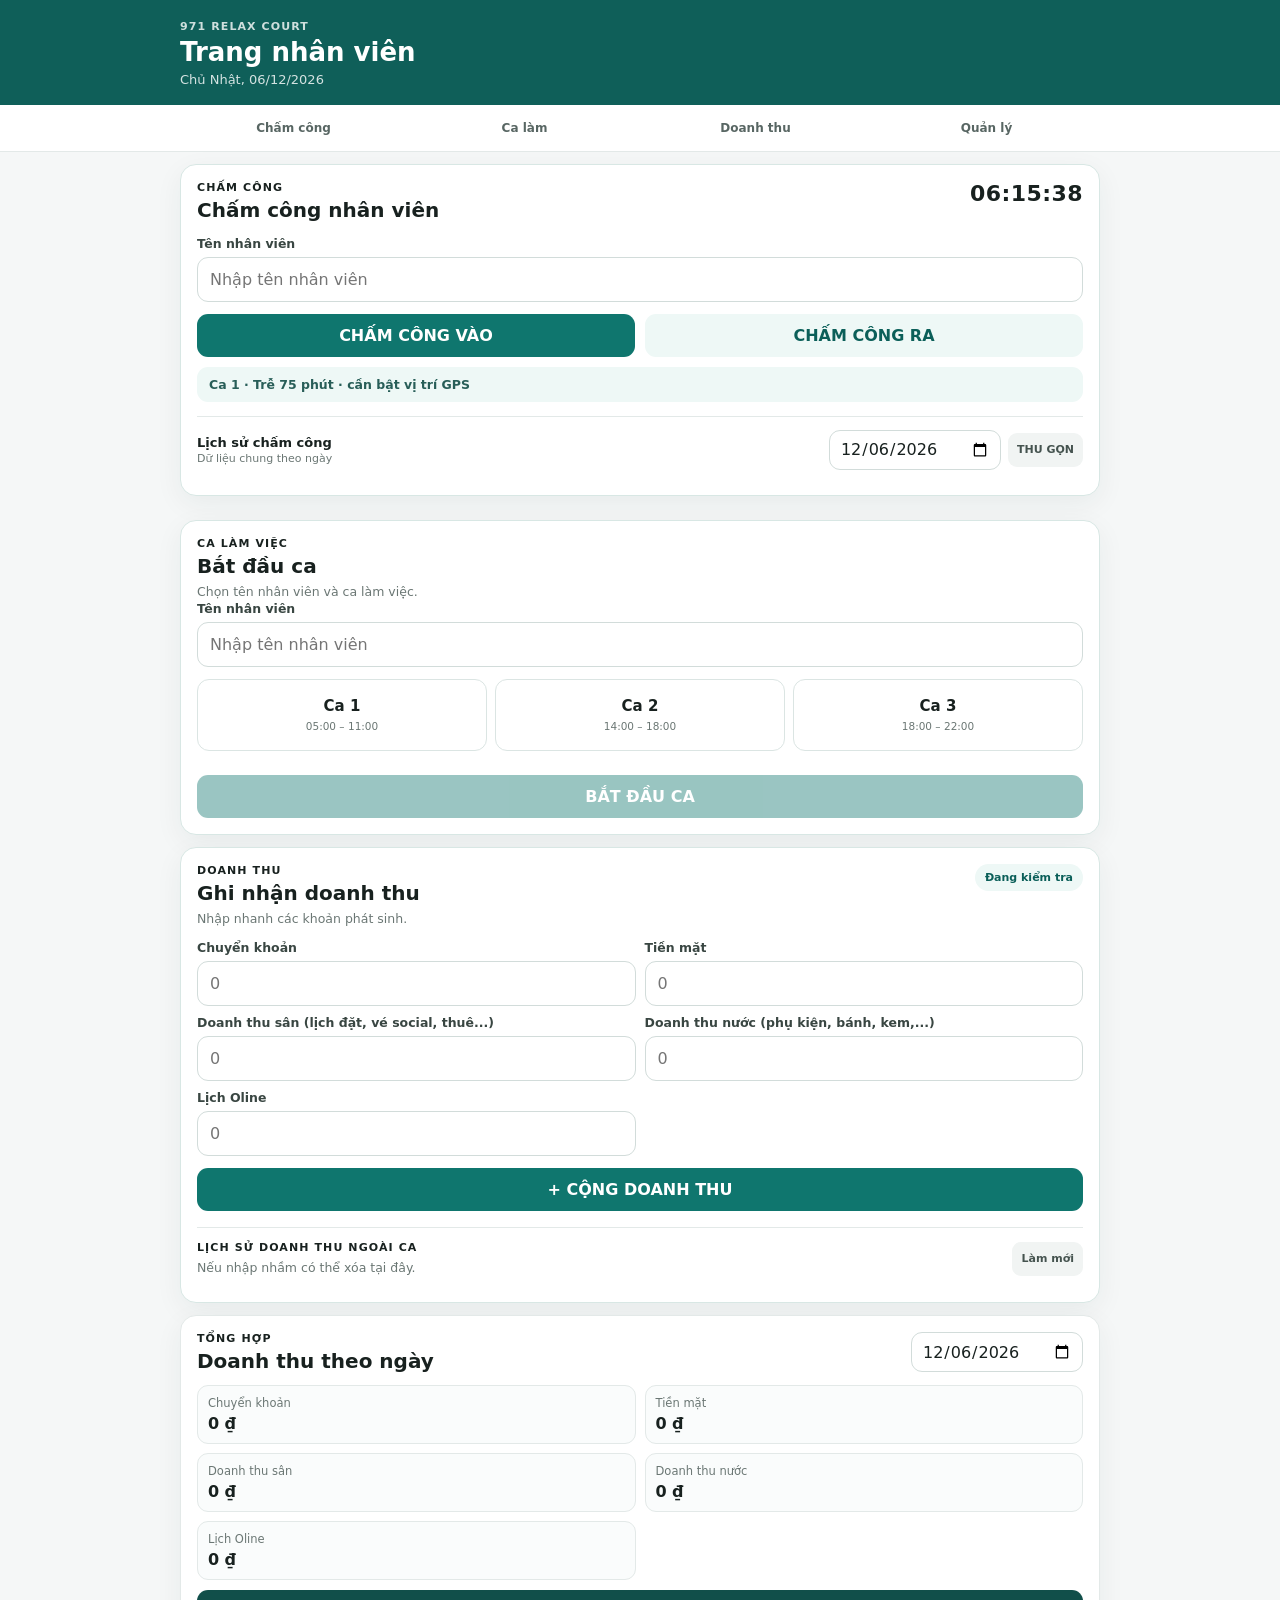
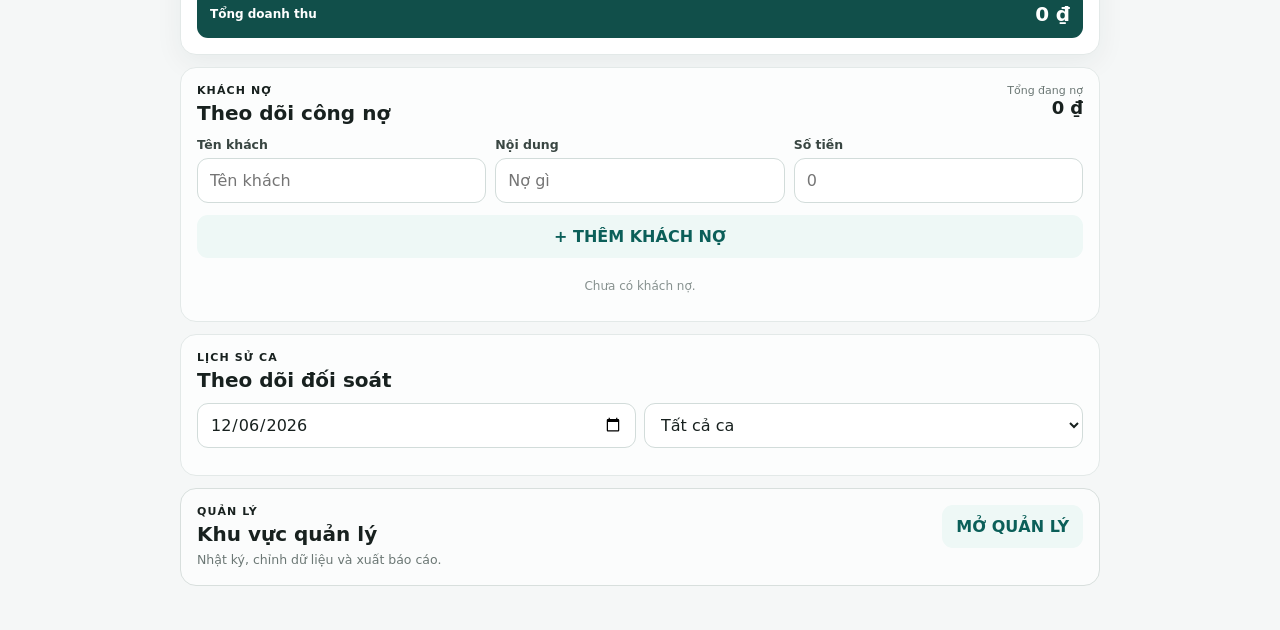
==== commit e5163344: "Bump staff assets for revenue activity order" ====
--- a/index.html
+++ b/index.html
@@ -9,7 +9,7 @@
   <title>971 Relax Court · Nhân viên</title>
   <link rel="manifest" href="manifest.webmanifest" />
   <link rel="icon" href="icon.svg" type="image/svg+xml" />
-  <link rel="stylesheet" href="styles.css?v=32" />
+  <link rel="stylesheet" href="styles.css?v=33" />
 </head>
 <body>
 <header class="hero">
@@ -121,12 +121,12 @@
   </section>
 </main>
 <div id="toast" class="toast"></div>
-<script src="app.js?v=32"></script>
-<script src="attendance-io.js?v=32"></script>
-<script src="revenue-delete.js?v=32"></script>
-<script src="manager-close.js?v=32"></script>
-<script src="shift-controls.js?v=32"></script>
-<script src="manager-export.js?v=32"></script>
-<script src="shift-summary.js?v=32"></script>
+<script src="app.js?v=33"></script>
+<script src="attendance-io.js?v=33"></script>
+<script src="revenue-delete.js?v=33"></script>
+<script src="manager-close.js?v=33"></script>
+<script src="shift-controls.js?v=33"></script>
+<script src="manager-export.js?v=33"></script>
+<script src="shift-summary.js?v=33"></script>
 </body>
 </html>
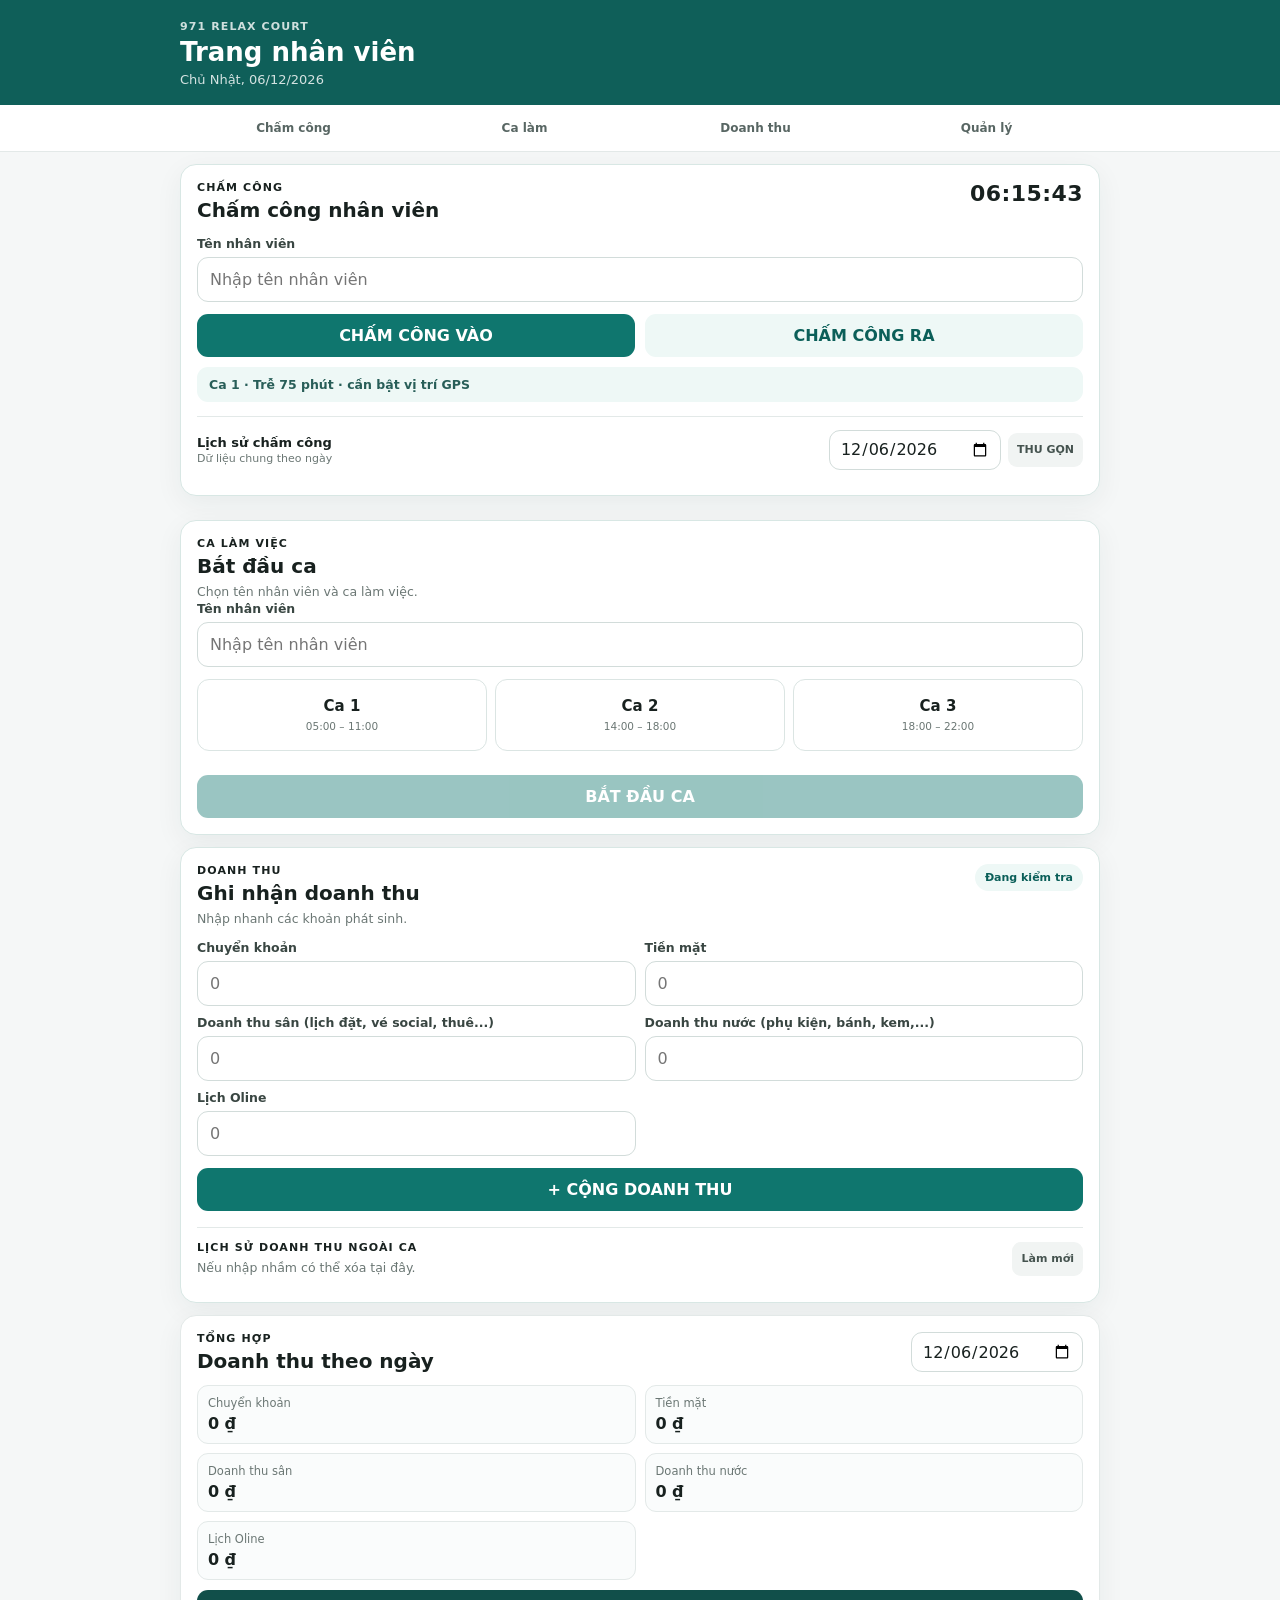
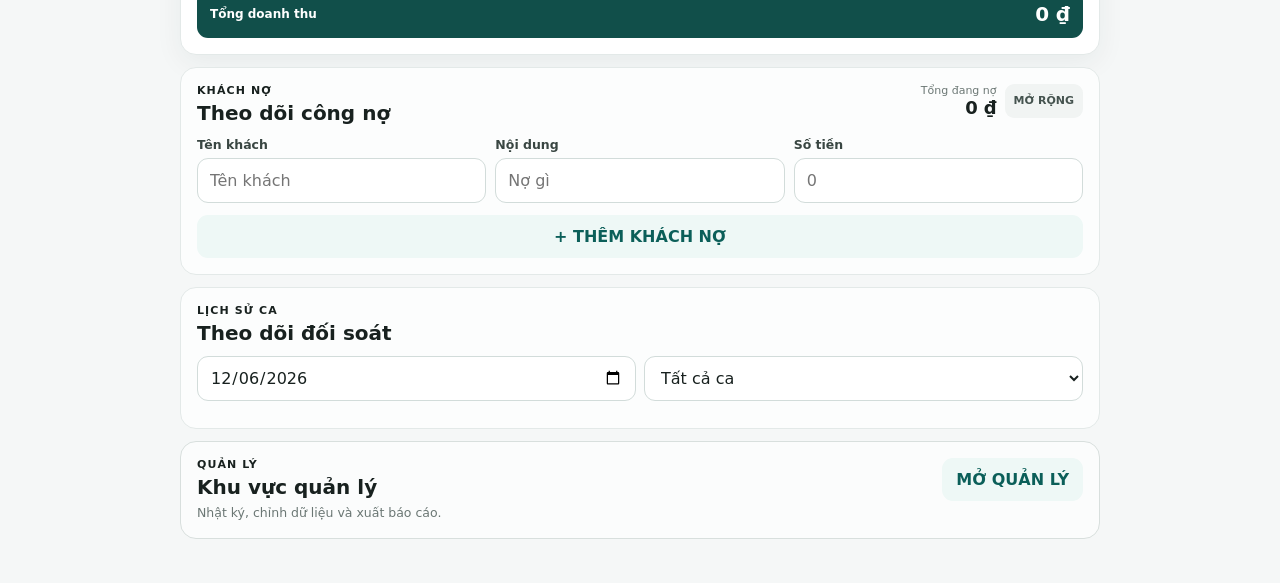
==== commit c50cc6df: "Bump staff assets to v35" ====
--- a/index.html
+++ b/index.html
@@ -9,7 +9,7 @@
   <title>971 Relax Court · Nhân viên</title>
   <link rel="manifest" href="manifest.webmanifest" />
   <link rel="icon" href="icon.svg" type="image/svg+xml" />
-  <link rel="stylesheet" href="styles.css?v=33" />
+  <link rel="stylesheet" href="styles.css?v=35" />
 </head>
 <body>
 <header class="hero">
@@ -121,12 +121,12 @@
   </section>
 </main>
 <div id="toast" class="toast"></div>
-<script src="app.js?v=33"></script>
-<script src="attendance-io.js?v=33"></script>
-<script src="revenue-delete.js?v=33"></script>
-<script src="manager-close.js?v=33"></script>
-<script src="shift-controls.js?v=33"></script>
-<script src="manager-export.js?v=33"></script>
-<script src="shift-summary.js?v=33"></script>
+<script src="app.js?v=35"></script>
+<script src="attendance-io.js?v=35"></script>
+<script src="revenue-delete.js?v=35"></script>
+<script src="manager-close.js?v=35"></script>
+<script src="shift-controls.js?v=35"></script>
+<script src="manager-export.js?v=35"></script>
+<script src="shift-summary.js?v=35"></script>
 </body>
 </html>
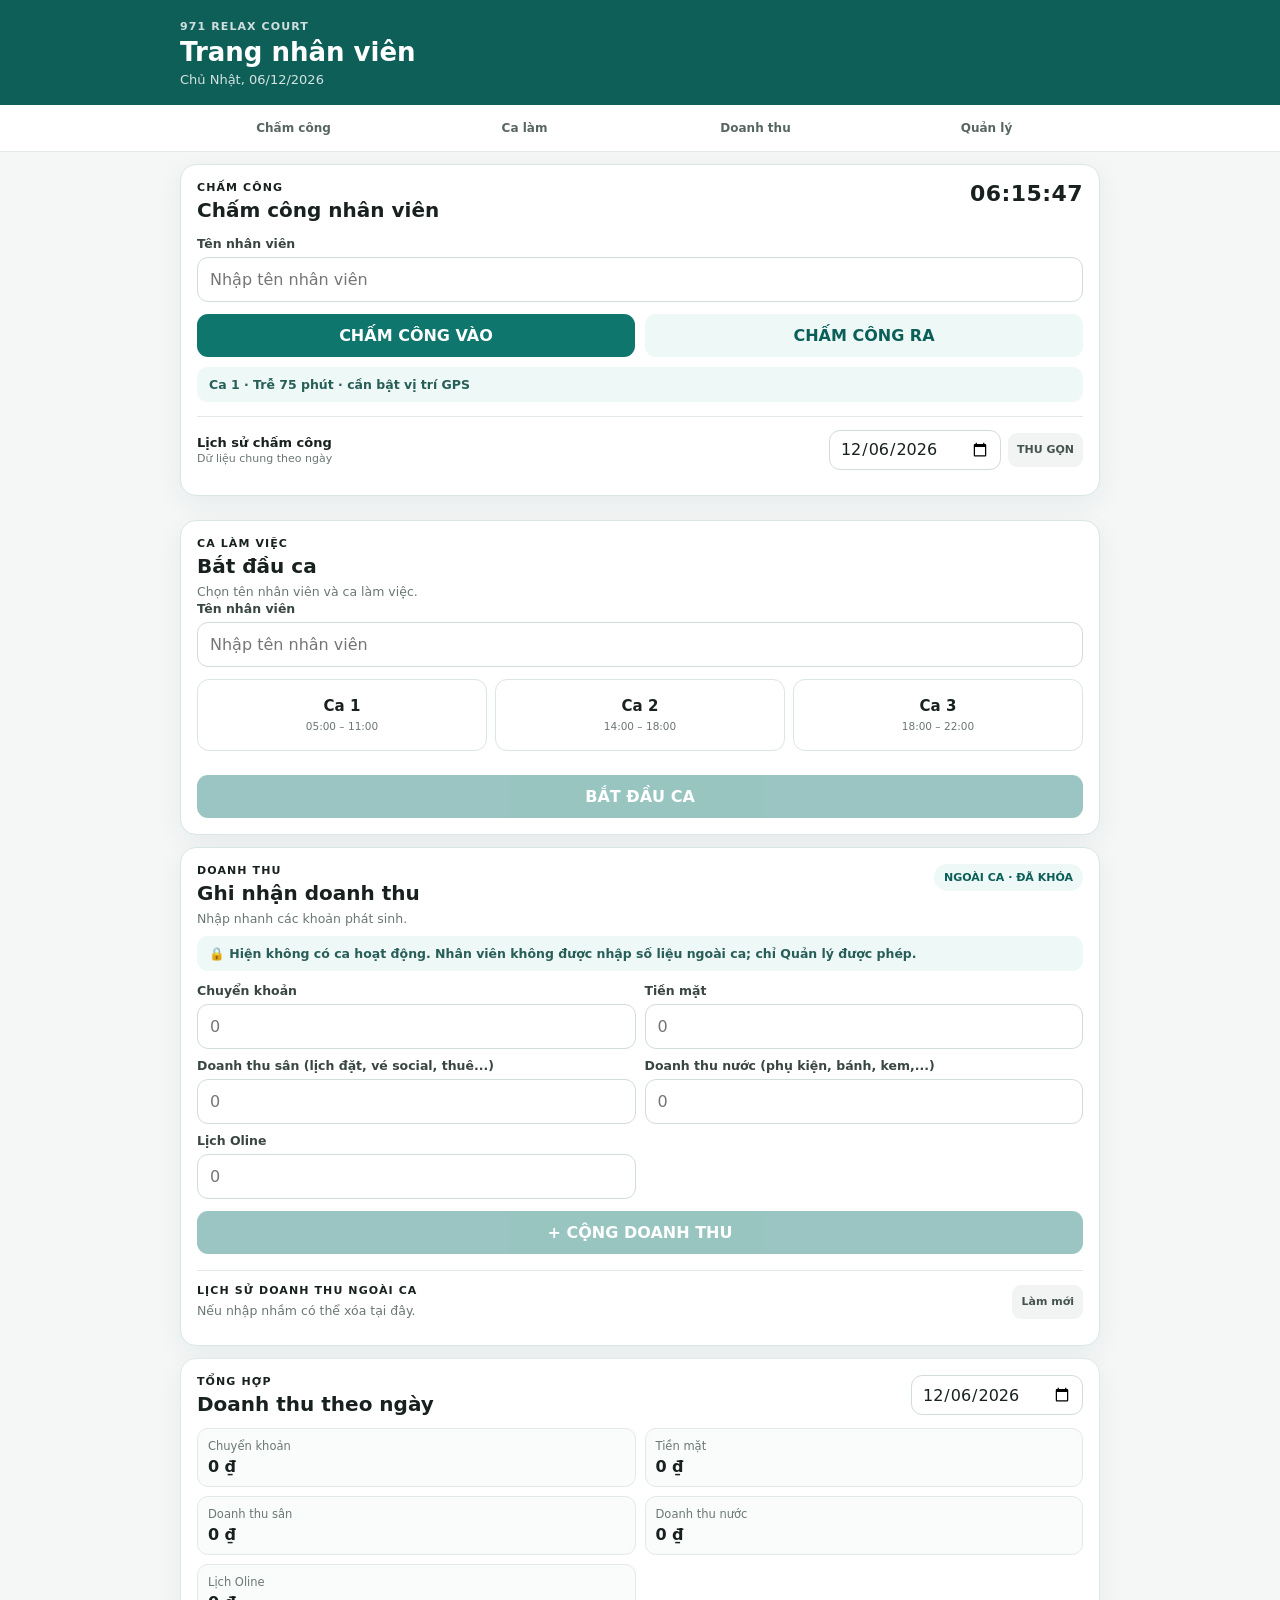
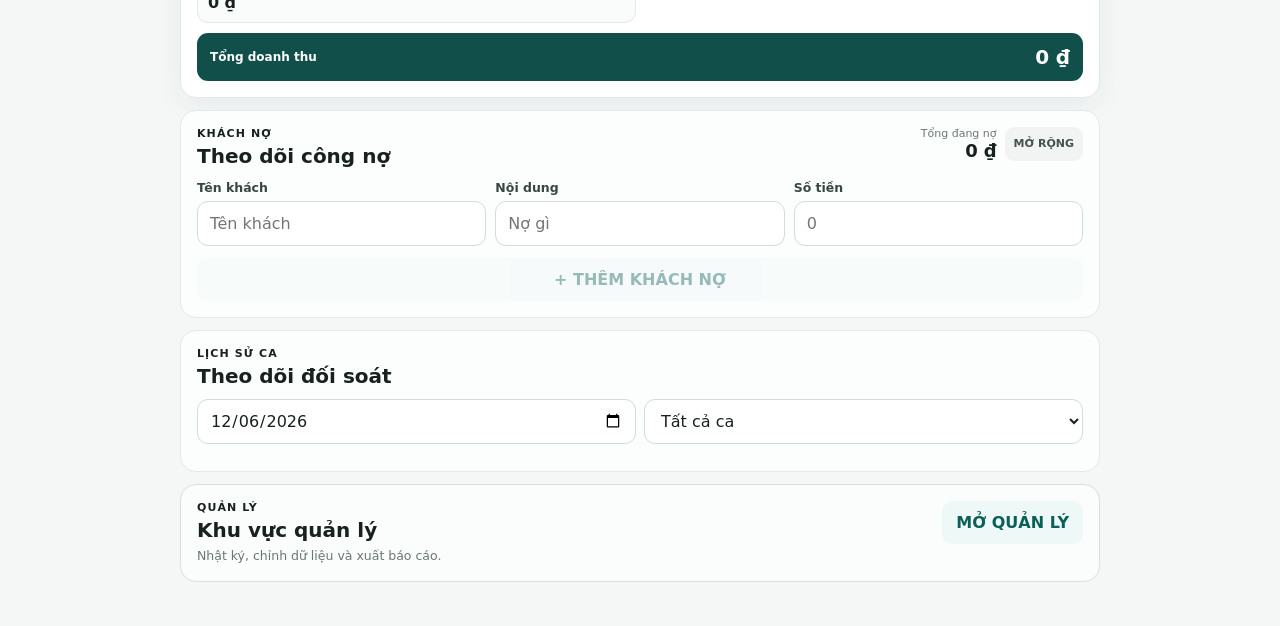
==== commit ce8e5699: "Bump staff assets for shift-only data access" ====
--- a/index.html
+++ b/index.html
@@ -9,7 +9,7 @@
   <title>971 Relax Court · Nhân viên</title>
   <link rel="manifest" href="manifest.webmanifest" />
   <link rel="icon" href="icon.svg" type="image/svg+xml" />
-  <link rel="stylesheet" href="styles.css?v=35" />
+  <link rel="stylesheet" href="styles.css?v=36" />
 </head>
 <body>
 <header class="hero">
@@ -121,12 +121,12 @@
   </section>
 </main>
 <div id="toast" class="toast"></div>
-<script src="app.js?v=35"></script>
-<script src="attendance-io.js?v=35"></script>
-<script src="revenue-delete.js?v=35"></script>
-<script src="manager-close.js?v=35"></script>
-<script src="shift-controls.js?v=35"></script>
-<script src="manager-export.js?v=35"></script>
-<script src="shift-summary.js?v=35"></script>
+<script src="app.js?v=36"></script>
+<script src="attendance-io.js?v=36"></script>
+<script src="revenue-delete.js?v=36"></script>
+<script src="manager-close.js?v=36"></script>
+<script src="shift-controls.js?v=36"></script>
+<script src="manager-export.js?v=36"></script>
+<script src="shift-summary.js?v=36"></script>
 </body>
 </html>
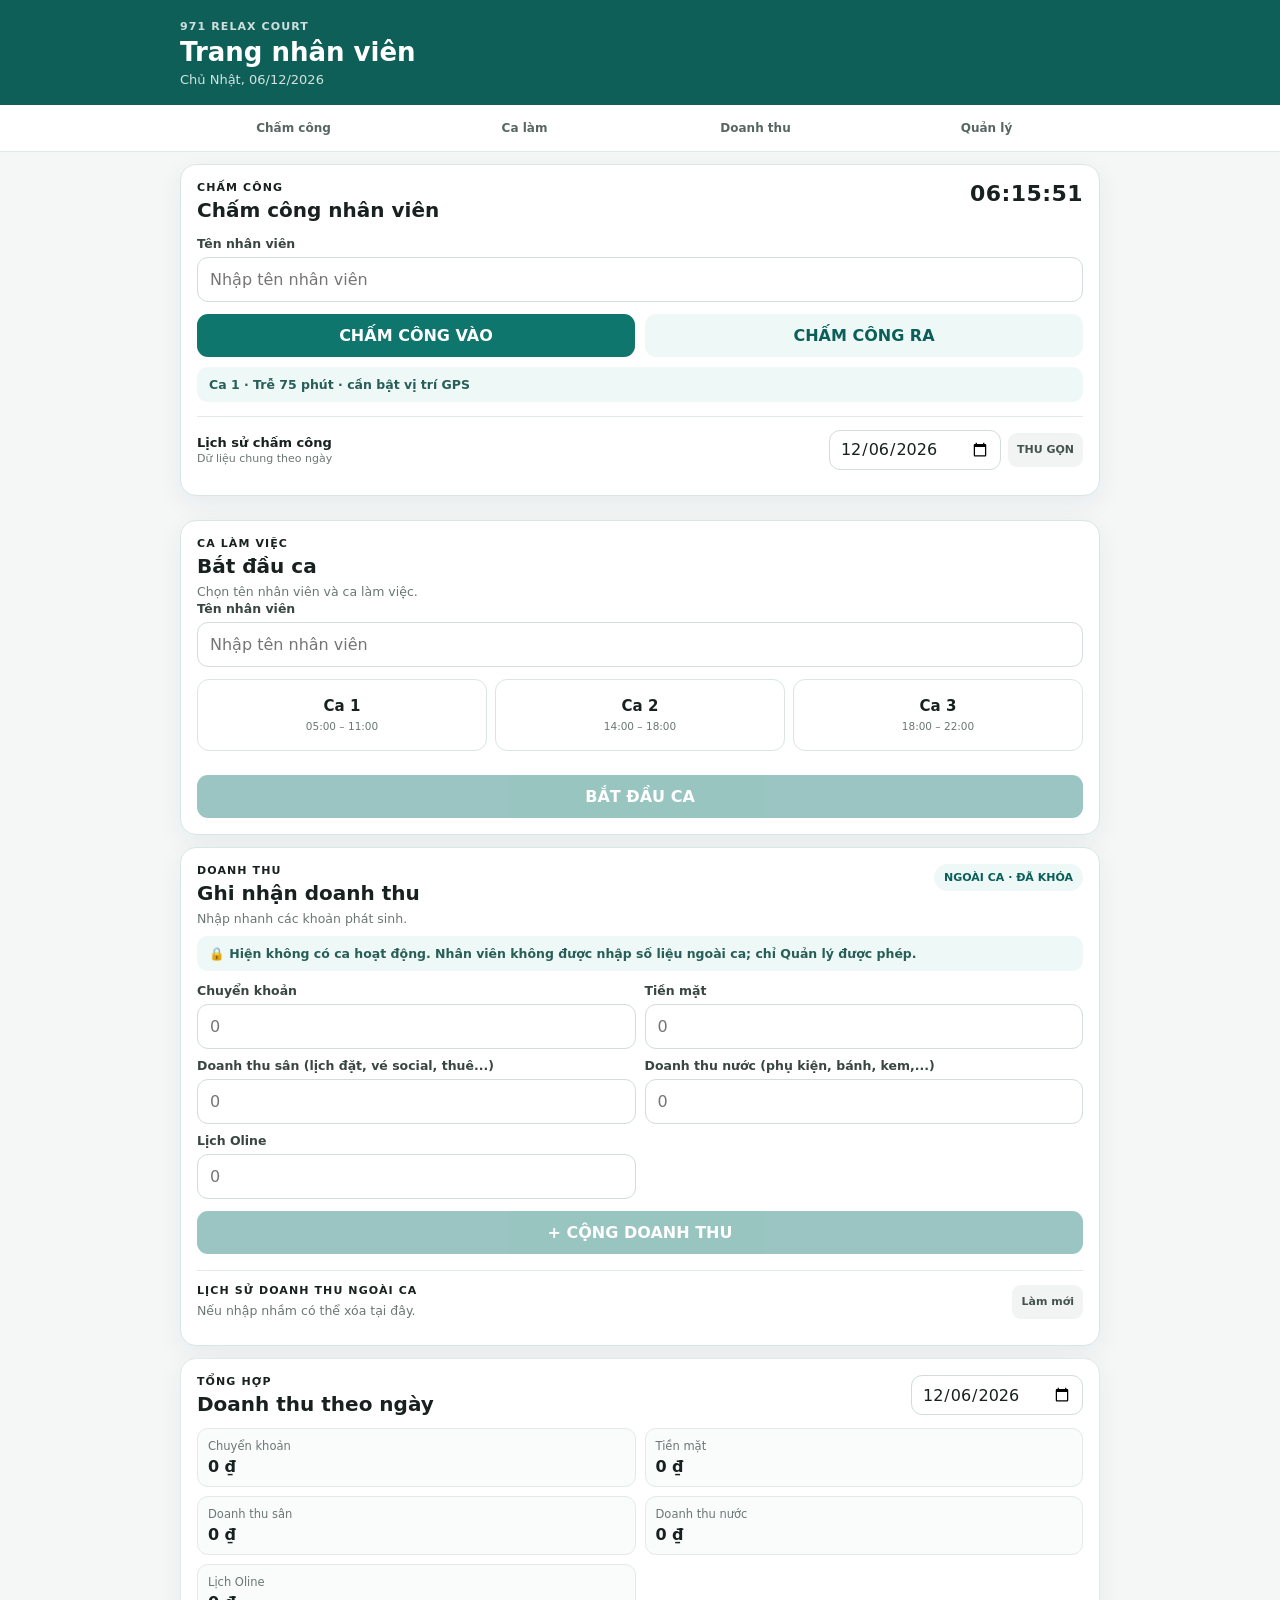
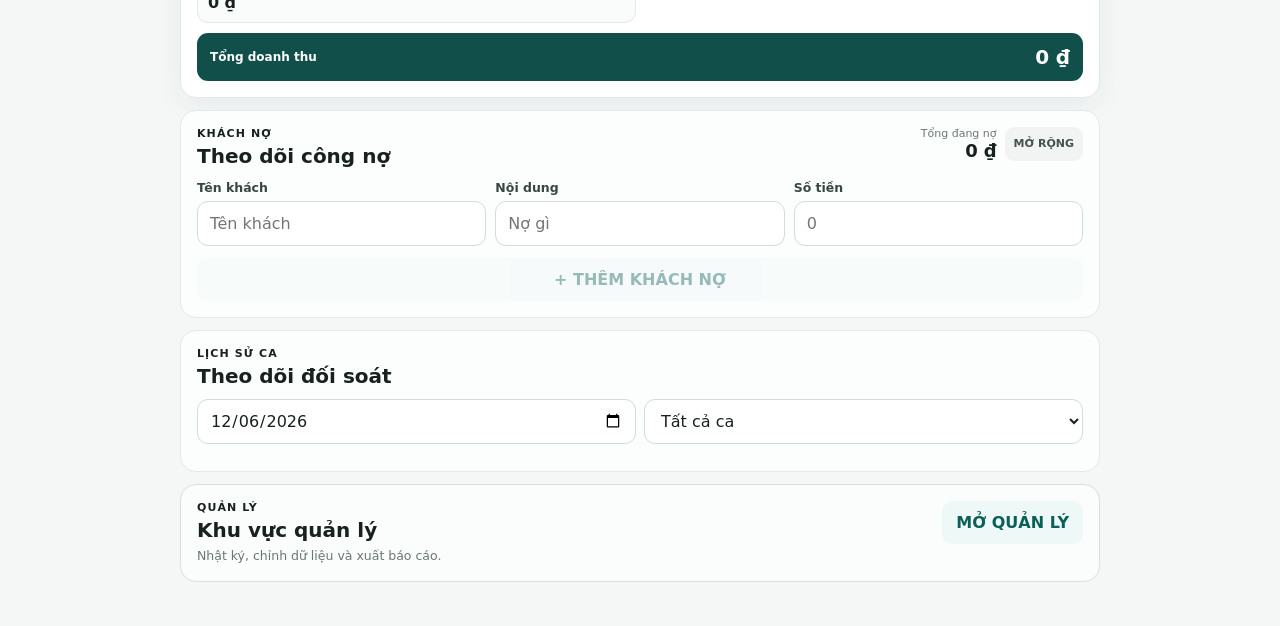
==== commit 6d8479c5: "Load staff data guard immediately" ====
--- a/index.html
+++ b/index.html
@@ -9,7 +9,7 @@
   <title>971 Relax Court · Nhân viên</title>
   <link rel="manifest" href="manifest.webmanifest" />
   <link rel="icon" href="icon.svg" type="image/svg+xml" />
-  <link rel="stylesheet" href="styles.css?v=36" />
+  <link rel="stylesheet" href="styles.css?v=37" />
 </head>
 <body>
 <header class="hero">
@@ -121,12 +121,13 @@
   </section>
 </main>
 <div id="toast" class="toast"></div>
-<script src="app.js?v=36"></script>
-<script src="attendance-io.js?v=36"></script>
-<script src="revenue-delete.js?v=36"></script>
-<script src="manager-close.js?v=36"></script>
-<script src="shift-controls.js?v=36"></script>
-<script src="manager-export.js?v=36"></script>
-<script src="shift-summary.js?v=36"></script>
+<script src="app.js?v=37"></script>
+<script src="staff-data-access.js?v=37"></script>
+<script src="attendance-io.js?v=37"></script>
+<script src="revenue-delete.js?v=37"></script>
+<script src="manager-close.js?v=37"></script>
+<script src="shift-controls.js?v=37"></script>
+<script src="manager-export.js?v=37"></script>
+<script src="shift-summary.js?v=37"></script>
 </body>
 </html>
